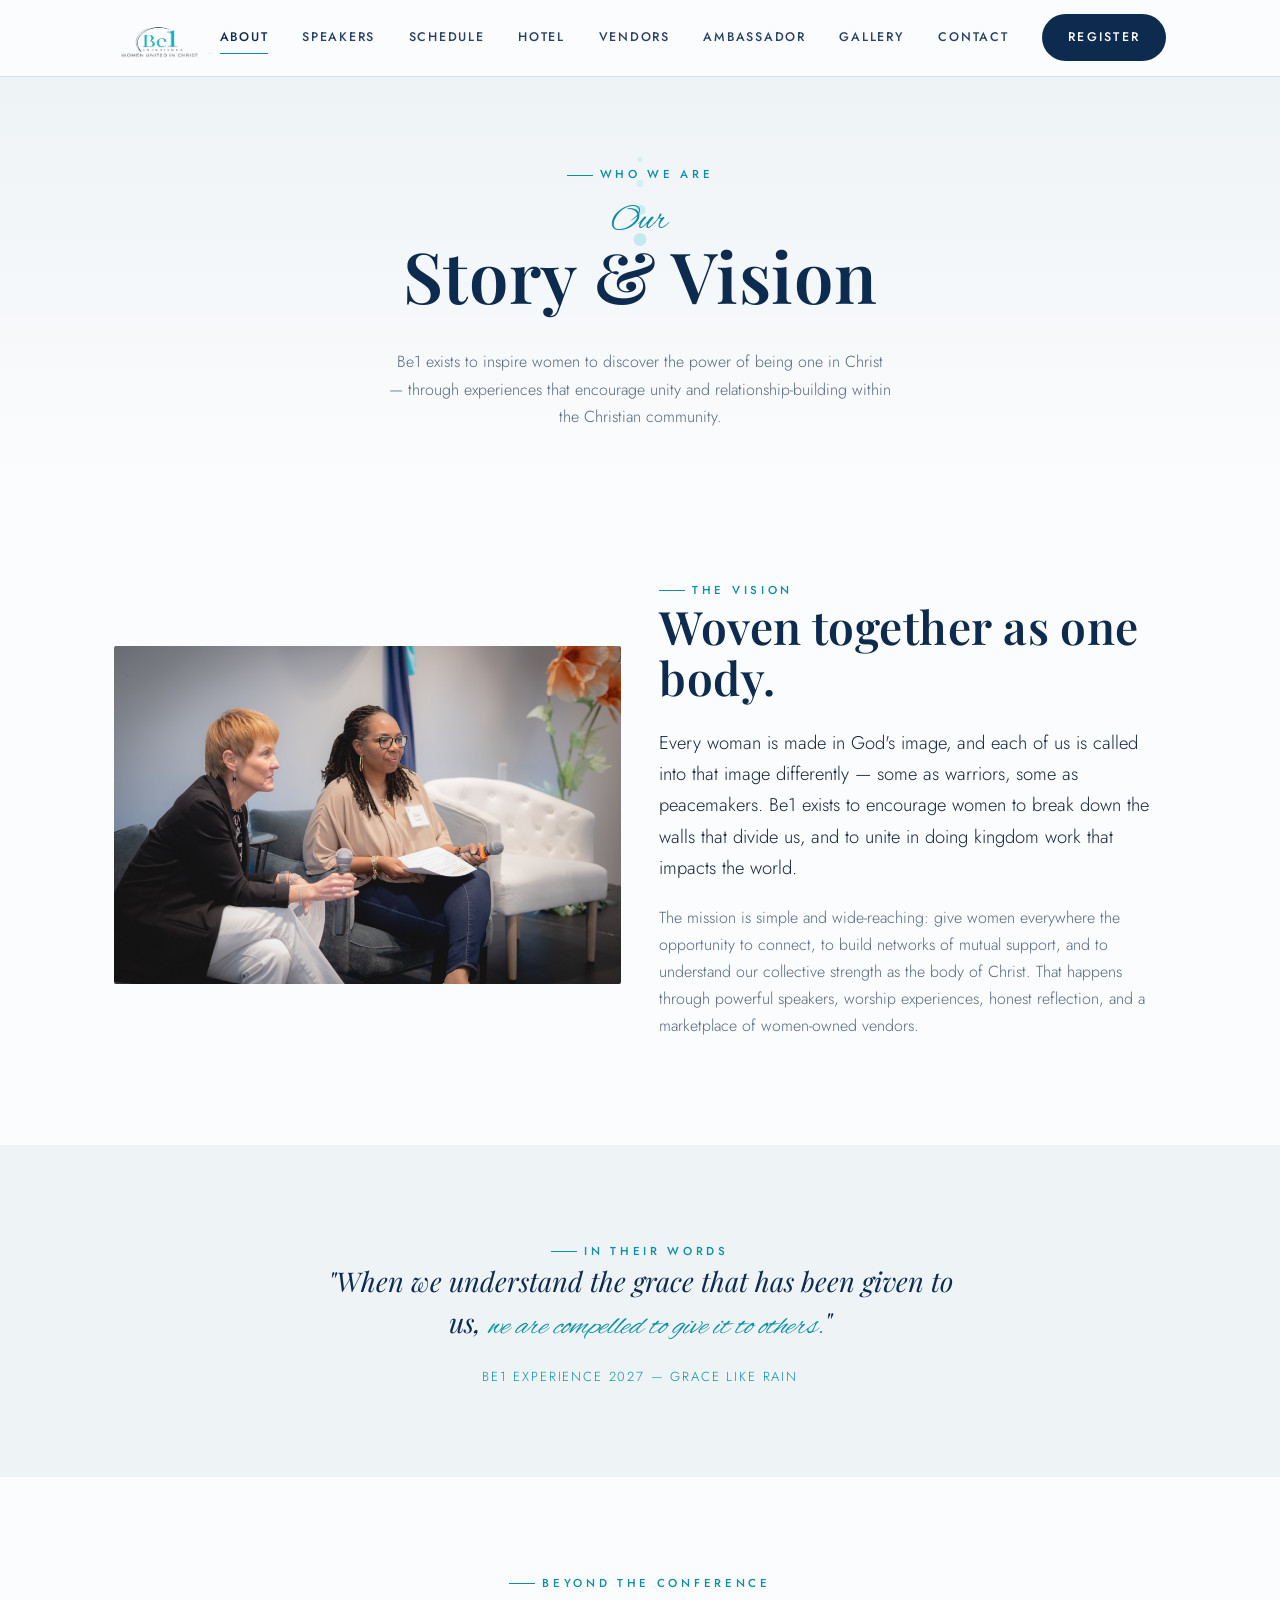
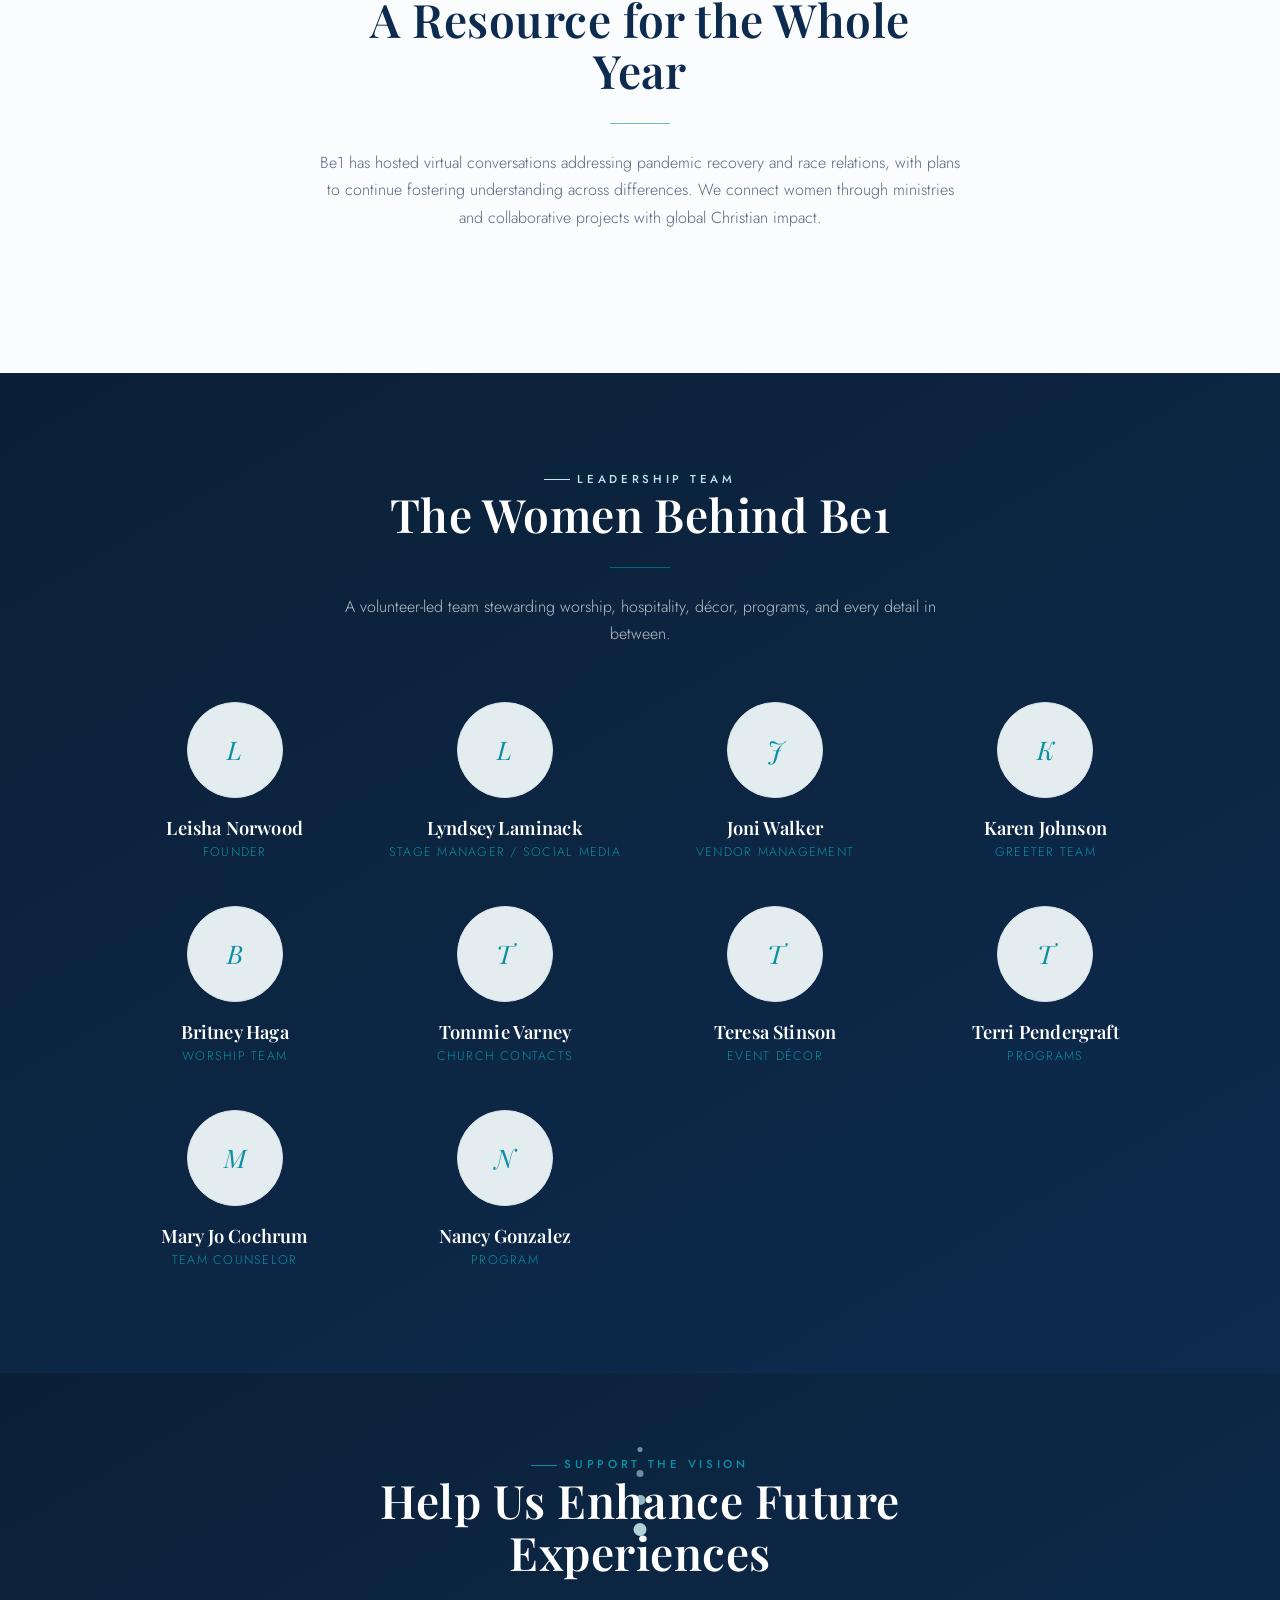
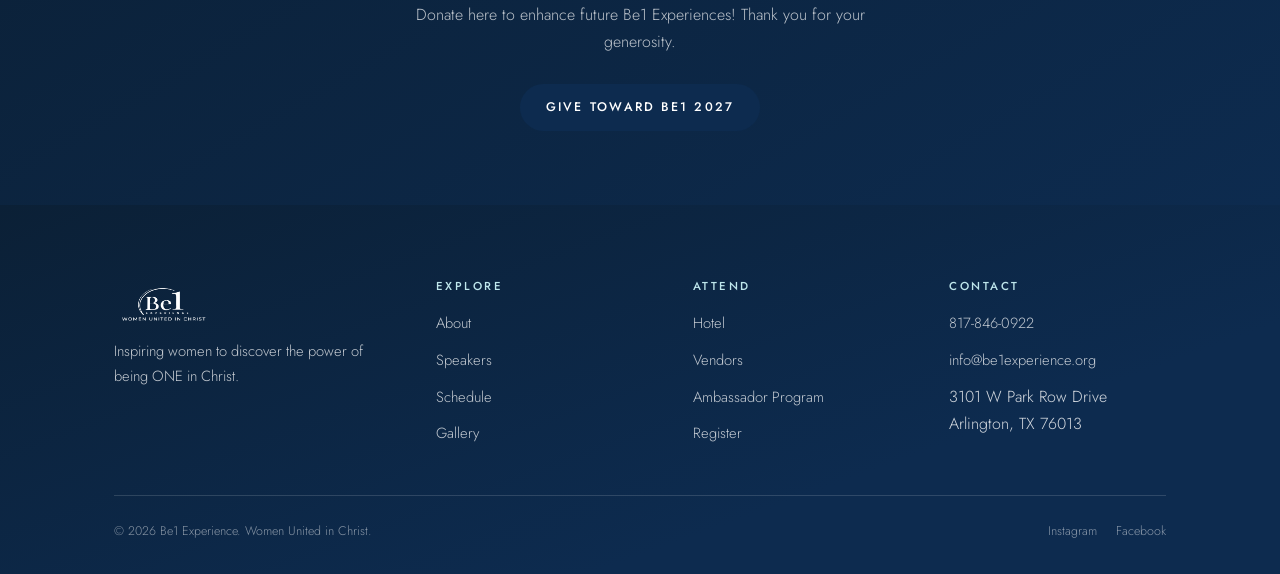
==== about.html @ f50202e0 "Initial commit: Be1 website" ====
<!doctype html>
<html lang="en">
<head>
<meta charset="UTF-8">
<meta name="viewport" content="width=device-width, initial-scale=1">
<title>About — Be1 Experience</title>
<meta name="description" content="Be1 exists to inspire women to discover the power of being one in Christ. Meet the leadership team behind Be1 Experience 2027.">
<link rel="icon" href="assets/images/logo.png">
<link rel="stylesheet" href="css/style.css">
</head>
<body>

<header class="site-header">
  <div class="container">
    <a href="index.html" class="brand" aria-label="Be1 Experience home">
      <img src="assets/images/logo.png" alt="Be1 Experience — Women United in Christ">
    </a>
    <nav class="nav">
      <a href="about.html">About</a>
      <a href="speakers.html">Speakers</a>
      <a href="schedule.html">Schedule</a>
      <a href="hotel.html">Hotel</a>
      <a href="vendors.html">Vendors</a>
      <a href="ambassador.html">Ambassador</a>
      <a href="gallery.html">Gallery</a>
      <a href="contact.html">Contact</a>
      <a href="register.html" class="btn btn-primary">Register</a>
    </nav>
    <button class="nav-toggle" aria-label="Toggle menu" aria-expanded="false"><span></span><span></span><span></span></button>
  </div>
</header>

<main>

  <section class="page-hero">
    <div class="droplets"><span></span><span></span><span></span><span></span></div>
    <div class="container">
      <span class="eyebrow">Who We Are</span>
      <h1><span class="script" style="font-size:0.5em;">Our</span> Story &amp; Vision</h1>
      <p>Be1 exists to inspire women to discover the power of being one in Christ &mdash; through experiences that encourage unity and relationship-building within the Christian community.</p>
    </div>
  </section>

  <section>
    <div class="container">
      <div class="grid-2" style="align-items:center;">
        <div class="reveal">
          <img src="assets/images/gathering-05.jpg" alt="Leadership sharing during a panel conversation at Be1 Experience" style="border-radius:2px;">
        </div>
        <div class="reveal">
          <span class="eyebrow">The Vision</span>
          <h2>Woven together as one body.</h2>
          <p class="lede">Every woman is made in God's image, and each of us is called into that image differently &mdash; some as warriors, some as peacemakers. Be1 exists to encourage women to break down the walls that divide us, and to unite in doing kingdom work that impacts the world.</p>
          <p>The mission is simple and wide-reaching: give women everywhere the opportunity to connect, to build networks of mutual support, and to understand our collective strength as the body of Christ. That happens through powerful speakers, worship experiences, honest reflection, and a marketplace of women-owned vendors.</p>
        </div>
      </div>
    </div>
  </section>

  <section class="section-alt">
    <div class="container-narrow">
      <div class="quote-block reveal">
        <span class="eyebrow" style="justify-content:center;">In Their Words</span>
        <blockquote>"When we understand the grace that has been given to us, <span class="script" style="font-size:1.1em;display:inline;">we are compelled to give it to others.</span>"</blockquote>
        <cite>Be1 Experience 2027 &mdash; Grace Like Rain</cite>
      </div>
    </div>
  </section>

  <section>
    <div class="container">
      <div class="section-head reveal">
        <span class="eyebrow">Beyond the Conference</span>
        <h2>A Resource for the Whole Year</h2>
        <div class="divider"></div>
        <p>Be1 has hosted virtual conversations addressing pandemic recovery and race relations, with plans to continue fostering understanding across differences. We connect women through ministries and collaborative projects with global Christian impact.</p>
      </div>
    </div>
  </section>

  <section class="section-navy">
    <div class="container">
      <div class="section-head reveal">
        <span class="eyebrow">Leadership Team</span>
        <h2>The Women Behind Be1</h2>
        <div class="divider"></div>
        <p>A volunteer-led team stewarding worship, hospitality, décor, programs, and every detail in between.</p>
      </div>
      <div class="grid-4">
        <div class="team-card reveal"><div class="avatar">L</div><h3>Leisha Norwood</h3><p class="role">Founder</p></div>
        <div class="team-card reveal"><div class="avatar">L</div><h3>Lyndsey Laminack</h3><p class="role">Stage Manager / Social Media</p></div>
        <div class="team-card reveal"><div class="avatar">J</div><h3>Joni Walker</h3><p class="role">Vendor Management</p></div>
        <div class="team-card reveal"><div class="avatar">K</div><h3>Karen Johnson</h3><p class="role">Greeter Team</p></div>
        <div class="team-card reveal"><div class="avatar">B</div><h3>Britney Haga</h3><p class="role">Worship Team</p></div>
        <div class="team-card reveal"><div class="avatar">T</div><h3>Tommie Varney</h3><p class="role">Church Contacts</p></div>
        <div class="team-card reveal"><div class="avatar">T</div><h3>Teresa Stinson</h3><p class="role">Event D&eacute;cor</p></div>
        <div class="team-card reveal"><div class="avatar">T</div><h3>Terri Pendergraft</h3><p class="role">Programs</p></div>
        <div class="team-card reveal"><div class="avatar">M</div><h3>Mary Jo Cochrum</h3><p class="role">Team Counselor</p></div>
        <div class="team-card reveal"><div class="avatar">N</div><h3>Nancy Gonzalez</h3><p class="role">Program</p></div>
      </div>
    </div>
  </section>

  <section class="cta-banner">
    <div class="droplets"><span></span><span></span><span></span><span></span></div>
    <div class="container-narrow" style="position:relative;z-index:1;">
      <span class="eyebrow" style="justify-content:center;">Support the Vision</span>
      <h2>Help Us Enhance Future Experiences</h2>
      <p>Donate here to enhance future Be1 Experiences! Thank you for your generosity.</p>
      <a href="contact.html" class="btn btn-primary">Give Toward Be1 2027</a>
    </div>
  </section>

</main>

<footer class="site-footer">
  <div class="container">
    <div class="footer-grid">
      <div class="footer-brand">
        <img src="assets/images/logo.png" alt="Be1 Experience">
        <p>Inspiring women to discover the power of being ONE in Christ.</p>
      </div>
      <div>
        <h4>Explore</h4>
        <ul>
          <li><a href="about.html">About</a></li>
          <li><a href="speakers.html">Speakers</a></li>
          <li><a href="schedule.html">Schedule</a></li>
          <li><a href="gallery.html">Gallery</a></li>
        </ul>
      </div>
      <div>
        <h4>Attend</h4>
        <ul>
          <li><a href="hotel.html">Hotel</a></li>
          <li><a href="vendors.html">Vendors</a></li>
          <li><a href="ambassador.html">Ambassador Program</a></li>
          <li><a href="register.html">Register</a></li>
        </ul>
      </div>
      <div>
        <h4>Contact</h4>
        <ul>
          <li><a href="tel:8178460922">817-846-0922</a></li>
          <li><a href="mailto:info@be1experience.org">info@be1experience.org</a></li>
          <li>3101 W Park Row Drive<br>Arlington, TX 76013</li>
        </ul>
      </div>
    </div>
    <div class="footer-bottom">
      <span>&copy; 2026 Be1 Experience. Women United in Christ.</span>
      <div class="footer-social">
        <a href="https://instagram.com/be1_experience" target="_blank" rel="noopener">Instagram</a>
        <a href="https://facebook.com/be1experience" target="_blank" rel="noopener">Facebook</a>
      </div>
    </div>
  </div>
</footer>
<script src="js/main.js"></script>
</body>
</html>
---- css/style.css ----
/* ============================================================
   Be1 Experience — Design System
   Palette sampled from the Be1 logo (teal) and the "Grace Like
   Rain" 2027 poster (deep navy, mist blue). Typography pairs a
   brush script (poster's "Grace") with a high-contrast serif
   ("RAIN") and a light geometric sans for nav/body copy.
   ============================================================ */

@import url('https://fonts.googleapis.com/css2?family=Alex+Brush&family=Playfair+Display:ital,wght@0,500;0,600;0,700;1,500;1,600&family=Jost:wght@300;400;500;600&display=swap');

:root {
  /* Color tokens */
  --navy-deep:   #0B2036;
  --navy:        #0D2B4F;
  --navy-soft:   #274266;
  --teal:        #0DACC2;
  --teal-deep:   #0A8FA3;
  --teal-mist:   #BFE7EC;
  --mist:        #EEF3F6;
  --mist-alt:    #E3ECEF;
  --paper:       #FBFCFD;
  --ink:         #14243B;
  --ink-soft:    #55677D;
  --line:        #D8E2E8;
  --white:       #FFFFFF;

  /* Type */
  --font-script: 'Alex Brush', cursive;
  --font-serif:  'Playfair Display', serif;
  --font-sans:   'Jost', sans-serif;

  /* Rhythm */
  --edge: clamp(1.5rem, 5vw, 5rem);
  --radius: 2px;
}

*, *::before, *::after { box-sizing: border-box; }
html { scroll-behavior: smooth; }

html, body { max-width: 100%; overflow-x: hidden; }

body {
  margin: 0;
  background: var(--paper);
  color: var(--ink);
  font-family: var(--font-sans);
  font-weight: 300;
  font-size: 16px;
  line-height: 1.7;
  -webkit-font-smoothing: antialiased;
}

p, .hero-sub, .hero-meta span, h1, h2, h3 { overflow-wrap: break-word; }

img { max-width: 100%; display: block; }
a { color: inherit; text-decoration: none; }

h1, h2, h3, h4 {
  font-family: var(--font-serif);
  font-weight: 600;
  color: var(--navy);
  margin: 0 0 0.5em;
  letter-spacing: 0.01em;
}

h1 { font-size: clamp(2.6rem, 5.5vw, 4.4rem); line-height: 1.05; }
h2 { font-size: clamp(2rem, 3.6vw, 3rem); line-height: 1.12; }
h3 { font-size: clamp(1.35rem, 2vw, 1.7rem); line-height: 1.3; }

p { margin: 0 0 1.1em; color: var(--ink-soft); }
p.lede { font-size: 1.15rem; color: var(--ink); }

.script {
  font-family: var(--font-script);
  color: var(--teal-deep);
  font-weight: 400;
  line-height: 1;
  display: block;
}

.eyebrow {
  font-family: var(--font-sans);
  font-size: 0.72rem;
  letter-spacing: 0.32em;
  text-transform: uppercase;
  color: var(--teal-deep);
  font-weight: 500;
  display: inline-flex;
  align-items: center;
  gap: 0.6em;
}
.eyebrow::before {
  content: '';
  width: 26px;
  height: 1px;
  background: var(--teal-deep);
  display: inline-block;
}

.container {
  max-width: 1180px;
  margin: 0 auto;
  padding-left: var(--edge);
  padding-right: var(--edge);
}

.container-narrow {
  max-width: 760px;
  margin: 0 auto;
  padding-left: var(--edge);
  padding-right: var(--edge);
}

/* ---------- Buttons ---------- */
.btn {
  display: inline-flex;
  align-items: center;
  gap: 0.5em;
  font-family: var(--font-sans);
  font-size: 0.78rem;
  letter-spacing: 0.18em;
  text-transform: uppercase;
  font-weight: 500;
  padding: 0.95em 2em;
  border-radius: 999px;
  border: 1px solid transparent;
  cursor: pointer;
  transition: background 0.25s ease, color 0.25s ease, border-color 0.25s ease, transform 0.25s ease;
}
.btn-primary {
  background: var(--navy);
  color: var(--white);
}
.btn-primary:hover { background: var(--teal-deep); transform: translateY(-1px); }

.btn-outline {
  background: transparent;
  color: var(--navy);
  border-color: var(--navy-soft);
}
.btn-outline:hover { border-color: var(--teal-deep); color: var(--teal-deep); }

.btn-ghost-light {
  background: transparent;
  color: var(--white);
  border-color: rgba(255,255,255,0.5);
}
.btn-ghost-light:hover { border-color: var(--teal-mist); color: var(--teal-mist); }

/* ---------- Header / Nav ---------- */
.site-header {
  position: sticky;
  top: 0;
  z-index: 100;
  background: var(--paper);
  border-bottom: 1px solid var(--line);
}
.site-header .container {
  display: flex;
  align-items: center;
  justify-content: space-between;
  padding-top: 0.9rem;
  padding-bottom: 0.9rem;
}
.brand {
  display: flex;
  align-items: center;
  gap: 0.6rem;
}
.brand img { height: 42px; width: auto; }

.nav {
  display: flex;
  align-items: center;
  gap: 2.1rem;
}
.nav a:not(.btn) {
  font-size: 0.78rem;
  letter-spacing: 0.14em;
  text-transform: uppercase;
  color: var(--navy-soft);
  font-weight: 500;
  position: relative;
  padding: 0.3em 0;
}
.nav a:not(.btn)::after {
  content: '';
  position: absolute;
  left: 0; right: 100%;
  bottom: -2px;
  height: 1px;
  background: var(--teal-deep);
  transition: right 0.25s ease;
}
.nav a:not(.btn):hover::after,
.nav a.active::after { right: 0; }
.nav a.active { color: var(--navy); }

.nav-toggle {
  display: none;
  flex-direction: column;
  gap: 5px;
  background: none;
  border: none;
  cursor: pointer;
  padding: 0.4rem;
}
.nav-toggle span { width: 24px; height: 1.5px; background: var(--navy); }

/* ---------- Footer ---------- */
.site-footer {
  background: linear-gradient(160deg, var(--navy-deep), var(--navy) 70%);
  color: rgba(255,255,255,0.82);
  padding: 4.5rem 0 2rem;
  position: relative;
  overflow: hidden;
}
.footer-grid {
  display: grid;
  grid-template-columns: 1.3fr 1fr 1fr 1fr;
  gap: 2.5rem;
  padding-bottom: 3rem;
  border-bottom: 1px solid rgba(255,255,255,0.14);
}
.footer-grid h4 {
  color: var(--teal-mist);
  font-family: var(--font-sans);
  font-size: 0.72rem;
  letter-spacing: 0.22em;
  text-transform: uppercase;
  font-weight: 500;
  margin-bottom: 1.1em;
}
.footer-grid p, .footer-grid a { color: rgba(255,255,255,0.75); font-size: 0.92rem; }
.footer-grid ul { list-style: none; margin: 0; padding: 0; display: flex; flex-direction: column; gap: 0.6em; }
.footer-grid a:hover { color: var(--teal-mist); }
.footer-brand img { height: 46px; margin-bottom: 1rem; filter: brightness(0) invert(1); }
.footer-brand p { max-width: 30ch; }
.footer-bottom {
  display: flex;
  justify-content: space-between;
  align-items: center;
  padding-top: 1.6rem;
  font-size: 0.78rem;
  color: rgba(255,255,255,0.5);
  flex-wrap: wrap;
  gap: 1rem;
}
.footer-social { display: flex; gap: 1.2rem; }

/* ---------- Droplet motif (signature element) ---------- */
.droplets {
  position: absolute;
  left: 50%;
  transform: translateX(-50%);
  display: flex;
  flex-direction: column;
  align-items: center;
  gap: 0;
  pointer-events: none;
  z-index: 0;
}
.droplets span {
  width: 8px; height: 8px;
  border-radius: 50%;
  background: var(--teal-mist);
  opacity: 0.55;
  margin-bottom: 18px;
  animation: drip 3.2s ease-in-out infinite;
}
.droplets span:nth-child(1){ width:5px; height:5px; animation-delay: 0s; }
.droplets span:nth-child(2){ width:7px; height:7px; animation-delay: 0.4s; }
.droplets span:nth-child(3){ width:10px; height:10px; opacity:0.75; animation-delay: 0.8s; }
.droplets span:nth-child(4){ width:13px; height:13px; opacity:0.9; animation-delay: 1.2s; }

@keyframes drip {
  0%, 100% { transform: translateY(0); opacity: 0.3; }
  50% { transform: translateY(6px); opacity: 0.85; }
}

.ripple {
  position: absolute;
  border: 1px solid var(--teal-mist);
  border-radius: 50%;
  opacity: 0.5;
}

/* ---------- Hero ---------- */
.hero {
  position: relative;
  background: linear-gradient(180deg, var(--mist) 0%, var(--paper) 78%);
  padding: 6.5rem 0 5rem;
  text-align: center;
  overflow: hidden;
}
.hero .droplets { top: -10px; }
.hero-eyebrow-wrap { display: flex; justify-content: center; margin-bottom: 2.4rem; position: relative; z-index: 1; }
.hero h1 { position: relative; z-index: 1; }
.hero .script { font-size: clamp(3.6rem, 9vw, 6.5rem); margin-bottom: -0.12em; }
.hero-sub { max-width: min(46ch, 100%); width: 100%; margin: 1.6rem auto 0; font-size: 1.08rem; position: relative; z-index: 1; }
.hero-actions { display: flex; justify-content: center; gap: 1rem; margin-top: 2.4rem; flex-wrap: wrap; position: relative; z-index: 1; }
.hero-meta {
  margin-top: 3.2rem;
  display: flex;
  justify-content: center;
  gap: 2.4rem;
  flex-wrap: wrap;
  font-size: 0.82rem;
  letter-spacing: 0.08em;
  text-transform: uppercase;
  color: var(--navy-soft);
  position: relative;
  z-index: 1;
  max-width: 100%;
}
.hero-meta span { min-width: 0; max-width: 100%; }
.hero-meta strong { color: var(--navy); }

/* Page (non-home) hero, shorter */
.page-hero {
  position: relative;
  background: linear-gradient(180deg, var(--mist) 0%, var(--paper) 100%);
  padding: 5rem 0 3.4rem;
  text-align: center;
  overflow: hidden;
}
.page-hero h1 { position: relative; z-index: 1; }
.page-hero .eyebrow { position: relative; z-index: 1; margin-bottom: 1.2rem; }
.page-hero p { position: relative; z-index: 1; max-width: 56ch; margin: 1rem auto 0; }

/* ---------- Section rhythm ---------- */
section { padding: 5.5rem 0; }
.section-alt { background: var(--mist); }
.section-navy {
  background: linear-gradient(150deg, var(--navy-deep), var(--navy));
  color: rgba(255,255,255,0.86);
}
.section-navy h2, .section-navy h3 { color: var(--white); }
.section-navy p { color: rgba(255,255,255,0.72); }
.section-navy .eyebrow { color: var(--teal-mist); }
.section-navy .eyebrow::before { background: var(--teal-mist); }

.section-head { text-align: center; max-width: 640px; margin: 0 auto 3.4rem; }
.section-head.left { text-align: left; margin-left: 0; }

.divider {
  width: 60px;
  height: 1px;
  background: var(--teal-deep);
  margin: 1.6rem auto;
  opacity: 0.6;
}
.section-head.left .divider { margin-left: 0; }

/* ---------- Cards / grids ---------- */
.grid-3 { display: grid; grid-template-columns: repeat(3, 1fr); gap: 2.2rem; }
.grid-2 { display: grid; grid-template-columns: repeat(2, 1fr); gap: 2.4rem; }
.grid-4 { display: grid; grid-template-columns: repeat(4, 1fr); gap: 1.8rem; }

.card {
  background: var(--white);
  border: 1px solid var(--line);
  padding: 2.4rem 2rem;
  border-radius: var(--radius);
  position: relative;
}
.card::before {
  content: '';
  display: block;
  width: 30px;
  height: 2px;
  background: var(--teal-deep);
  margin-bottom: 1.3rem;
}

.team-card { text-align: center; }
.team-card .avatar {
  width: 96px; height: 96px;
  border-radius: 50%;
  background: var(--mist-alt);
  border: 1px solid var(--line);
  margin: 0 auto 1.1rem;
  display: flex;
  align-items: center;
  justify-content: center;
  font-family: var(--font-serif);
  font-style: italic;
  font-size: 1.6rem;
  color: var(--teal-deep);
}
.team-card h3 { margin-bottom: 0.15em; font-size: 1.15rem; }
.team-card .role { font-size: 0.78rem; letter-spacing: 0.1em; text-transform: uppercase; color: var(--teal-deep); }

/* ---------- Timeline / schedule ---------- */
.day-block { margin-bottom: 3.6rem; }
.day-block:last-child { margin-bottom: 0; }
.day-label {
  display: flex; align-items: baseline; gap: 1rem; margin-bottom: 1.8rem;
}
.day-label .script { font-size: 2.6rem; }
.day-label span.date { color: var(--ink-soft); font-size: 0.85rem; letter-spacing: 0.1em; text-transform: uppercase; }

.timeline { border-left: 1px solid var(--line); padding-left: 2.2rem; display: flex; flex-direction: column; gap: 1.9rem; }
.timeline-item { position: relative; }
.timeline-item::before {
  content: '';
  position: absolute;
  left: -2.51rem;
  top: 0.35rem;
  width: 9px; height: 9px;
  border-radius: 50%;
  background: var(--teal);
  box-shadow: 0 0 0 4px var(--paper);
}
.timeline-item time {
  display: block;
  font-size: 0.78rem;
  letter-spacing: 0.12em;
  text-transform: uppercase;
  color: var(--teal-deep);
  margin-bottom: 0.3em;
}
.timeline-item h3 { margin-bottom: 0.2em; font-size: 1.2rem; }

/* ---------- Quote block ---------- */
.quote-block {
  max-width: 760px;
  margin: 0 auto;
  text-align: center;
}
.quote-block blockquote {
  font-family: var(--font-serif);
  font-style: italic;
  font-size: clamp(1.3rem, 2.4vw, 1.7rem);
  color: var(--navy);
  margin: 0 0 1.2rem;
  line-height: 1.5;
}
.quote-block cite { font-size: 0.82rem; letter-spacing: 0.14em; text-transform: uppercase; color: var(--teal-deep); font-style: normal; }

/* ---------- Info / detail rows (hotel, contact) ---------- */
.info-row {
  display: flex;
  gap: 1.4rem;
  padding: 1.6rem 0;
  border-bottom: 1px solid var(--line);
}
.info-row:first-child { padding-top: 0; }
.info-row .icon {
  width: 42px; height: 42px;
  border-radius: 50%;
  border: 1px solid var(--teal-deep);
  color: var(--teal-deep);
  display: flex; align-items: center; justify-content: center;
  flex-shrink: 0;
  font-family: var(--font-serif);
  font-style: italic;
}
.info-row h4 { margin: 0 0 0.25em; font-family: var(--font-sans); font-weight: 500; color: var(--navy); font-size: 0.95rem; letter-spacing: 0.04em; text-transform: uppercase; }
.info-row p { margin: 0; }

/* ---------- Form ---------- */
.form-panel {
  background: var(--white);
  border: 1px solid var(--line);
  padding: 2.8rem;
}
.field { margin-bottom: 1.4rem; display: flex; flex-direction: column; gap: 0.5rem; }
.field label { font-size: 0.74rem; letter-spacing: 0.14em; text-transform: uppercase; color: var(--navy-soft); }
.field input, .field textarea, .field select {
  border: none;
  border-bottom: 1px solid var(--line);
  background: transparent;
  padding: 0.7em 0.1em;
  font-family: var(--font-sans);
  font-size: 1rem;
  color: var(--ink);
  outline: none;
  transition: border-color 0.2s ease;
}
.field input:focus, .field textarea:focus, .field select:focus { border-color: var(--teal-deep); }
.field-row { display: grid; grid-template-columns: 1fr 1fr; gap: 1.4rem; }

/* ---------- Gallery ---------- */
.gallery-grid {
  display: grid;
  grid-template-columns: repeat(3, 1fr);
  gap: 1rem;
  grid-auto-rows: 260px;
}
.gallery-grid img { width: 100%; height: 100%; object-fit: cover; }
.gallery-grid .tall { grid-row: span 2; }
.gallery-grid figure { margin: 0; overflow: hidden; position: relative; }
.gallery-grid figure img { transition: transform 0.6s ease; }
.gallery-grid figure:hover img { transform: scale(1.05); }

.brochure-list { display: flex; flex-direction: column; }
.brochure-row {
  display: flex; align-items: center; justify-content: space-between;
  padding: 1.3rem 0; border-bottom: 1px solid var(--line);
  font-size: 0.95rem;
}
.brochure-row .tag { font-size: 0.7rem; letter-spacing: 0.12em; text-transform: uppercase; color: var(--teal-deep); }

/* ---------- Price / register ---------- */
.price-panel {
  background: var(--navy);
  color: var(--white);
  padding: 3.4rem;
  text-align: center;
  position: relative;
  overflow: hidden;
}
.price-panel .amount { font-family: var(--font-serif); font-size: 4rem; color: var(--white); margin: 0.2rem 0; }
.price-panel .amount sup { font-size: 1.6rem; vertical-align: super; color: var(--teal-mist); }
.price-panel p { color: rgba(255,255,255,0.75); }

/* ---------- CTA banner ---------- */
.cta-banner {
  position: relative;
  padding: 4.6rem 0;
  text-align: center;
  background: linear-gradient(150deg, var(--navy-deep), var(--navy));
  color: var(--white);
  overflow: hidden;
}
.cta-banner h2 { color: var(--white); }
.cta-banner p { color: rgba(255,255,255,0.72); max-width: 50ch; margin: 0 auto 1.8rem; }

/* ---------- Reveal animation ---------- */
.reveal { opacity: 0; transform: translateY(18px); transition: opacity 0.7s ease, transform 0.7s ease; }
.reveal.in { opacity: 1; transform: translateY(0); }

@media (prefers-reduced-motion: reduce) {
  .reveal { opacity: 1; transform: none; transition: none; }
  .droplets span { animation: none; }
}

/* ============================================================
   Responsive
   ============================================================ */
@media (max-width: 1024px) {
  .grid-3 { grid-template-columns: repeat(2, 1fr); }
  .grid-4 { grid-template-columns: repeat(2, 1fr); }
  .footer-grid { grid-template-columns: 1fr 1fr; row-gap: 2.6rem; }
  .gallery-grid { grid-template-columns: repeat(2, 1fr); grid-auto-rows: 220px; }
}

@media (max-width: 820px) {
  .nav { position: fixed; z-index: 200; inset: 68px 0 0 0; background: var(--paper); flex-direction: column; justify-content: flex-start; align-items: flex-start; padding: 2.2rem var(--edge); gap: 1.6rem; transform: translateX(100%); transition: transform 0.35s ease; }
  .nav.open { transform: translateX(0); }
  .nav a:not(.btn) { font-size: 1rem; }
  .nav-toggle { display: flex; }
  .grid-2, .grid-3, .grid-4 { grid-template-columns: 1fr; }
  .field-row { grid-template-columns: 1fr; }
  .footer-grid { grid-template-columns: 1fr; gap: 2.4rem; }
  .footer-bottom { flex-direction: column; align-items: flex-start; }
  .gallery-grid { grid-template-columns: 1fr; grid-auto-rows: 260px; }
  .gallery-grid .tall { grid-row: span 1; }
  .day-label .script { font-size: 2.1rem; }
  section { padding: 3.8rem 0; }
  .hero { padding: 4.2rem 0 3.2rem; }
  .price-panel { padding: 2.4rem 1.6rem; }
}
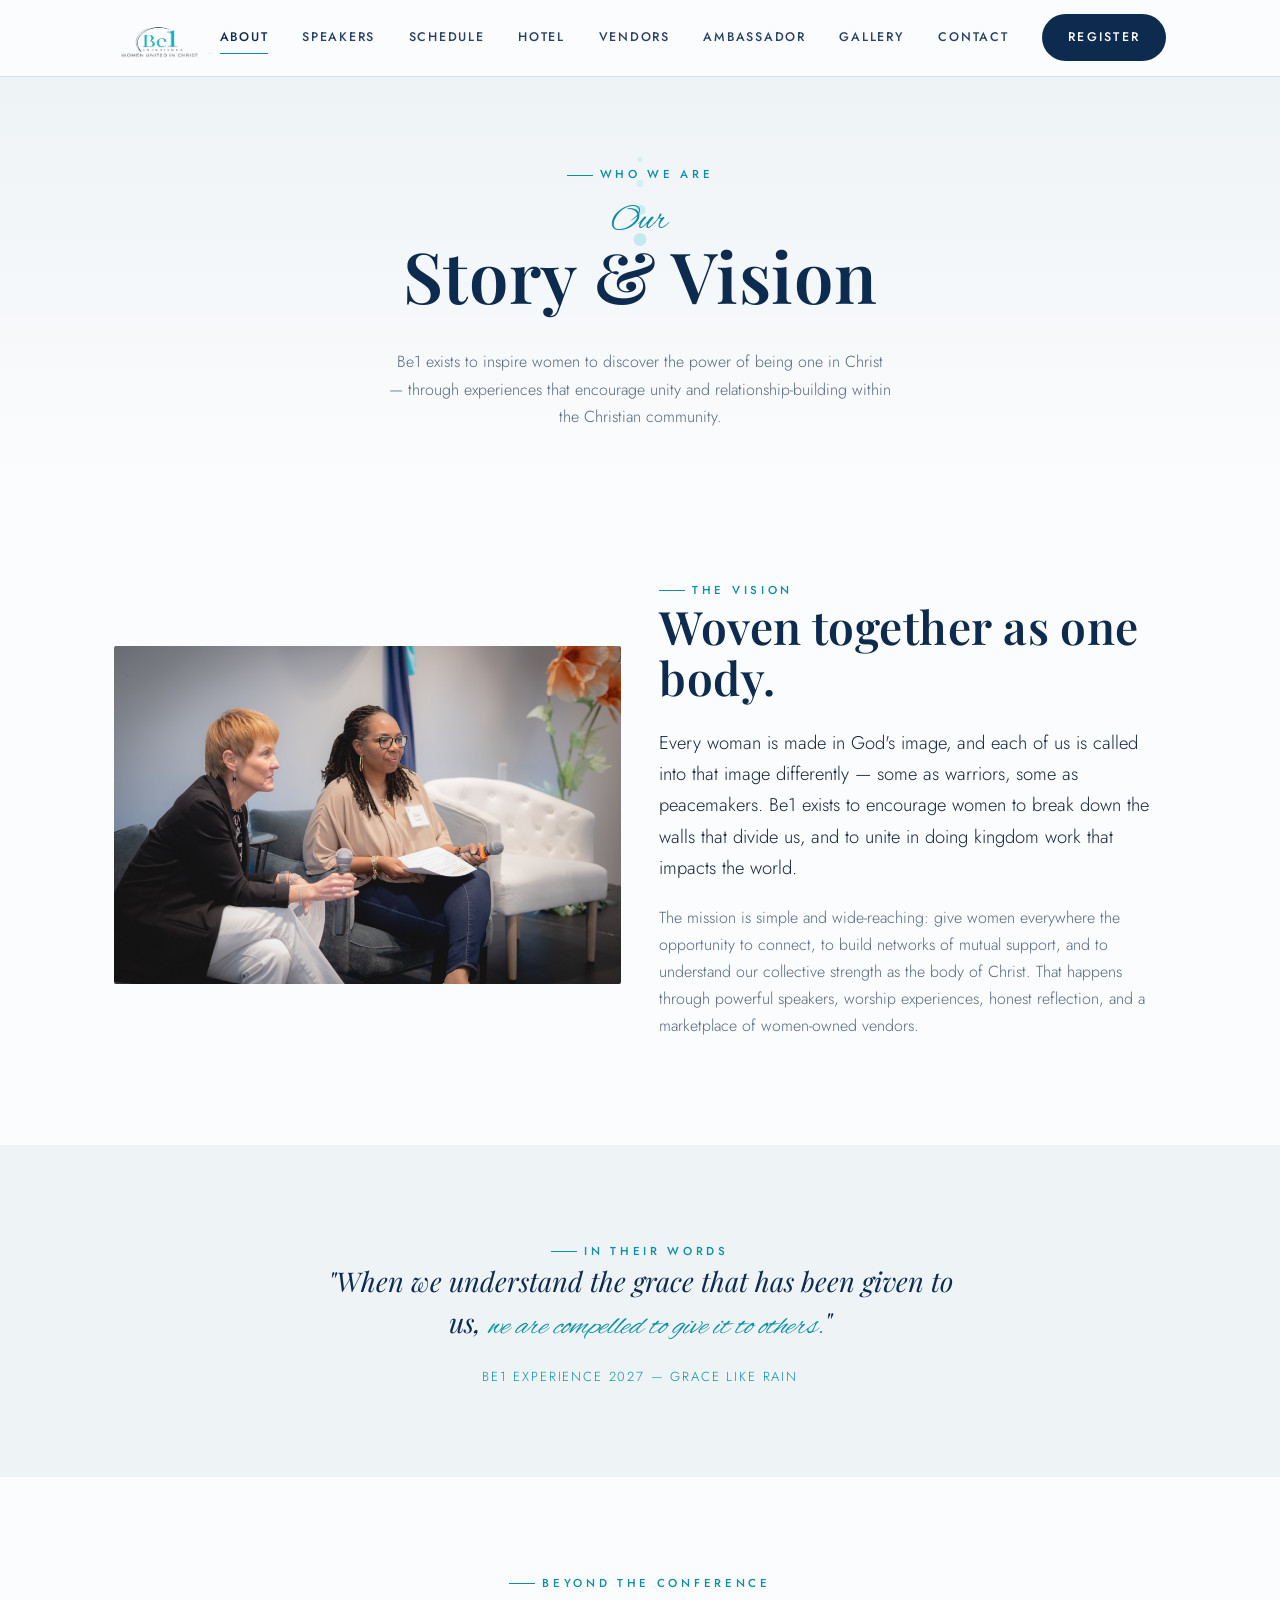
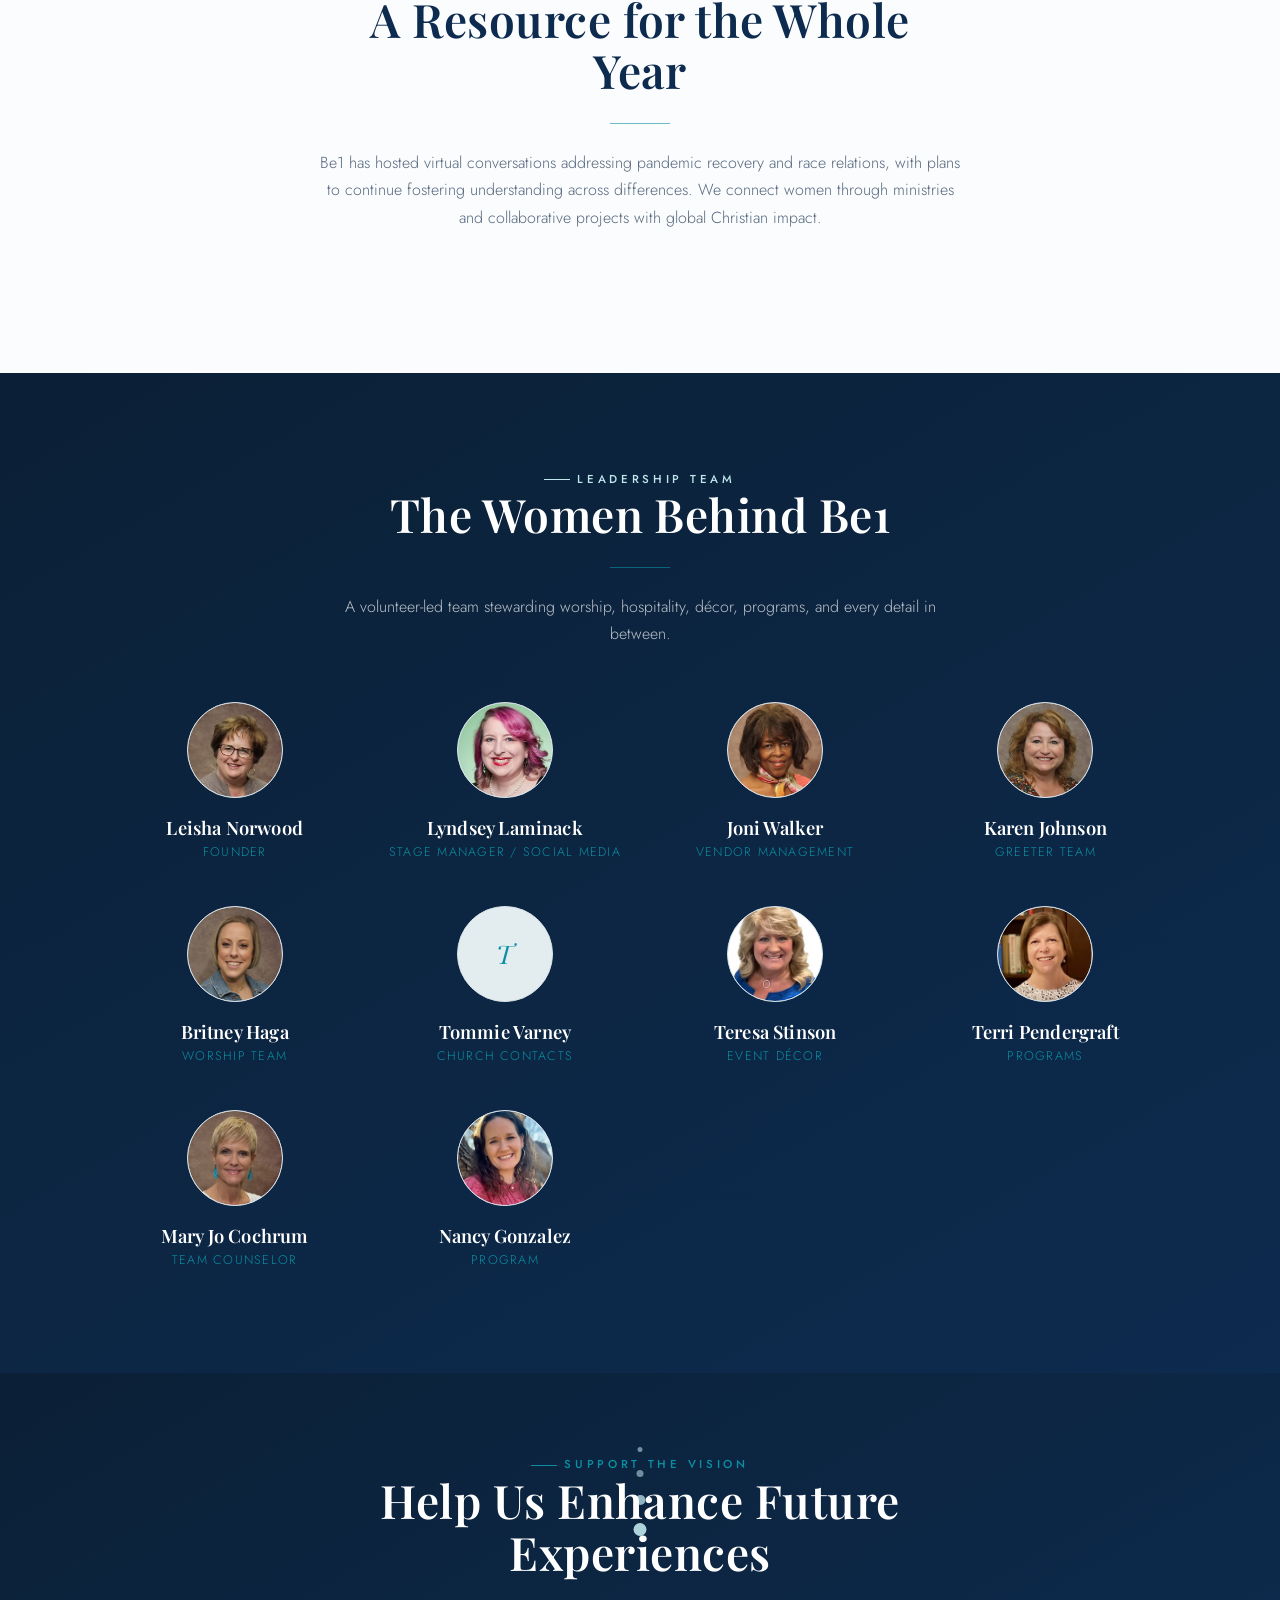
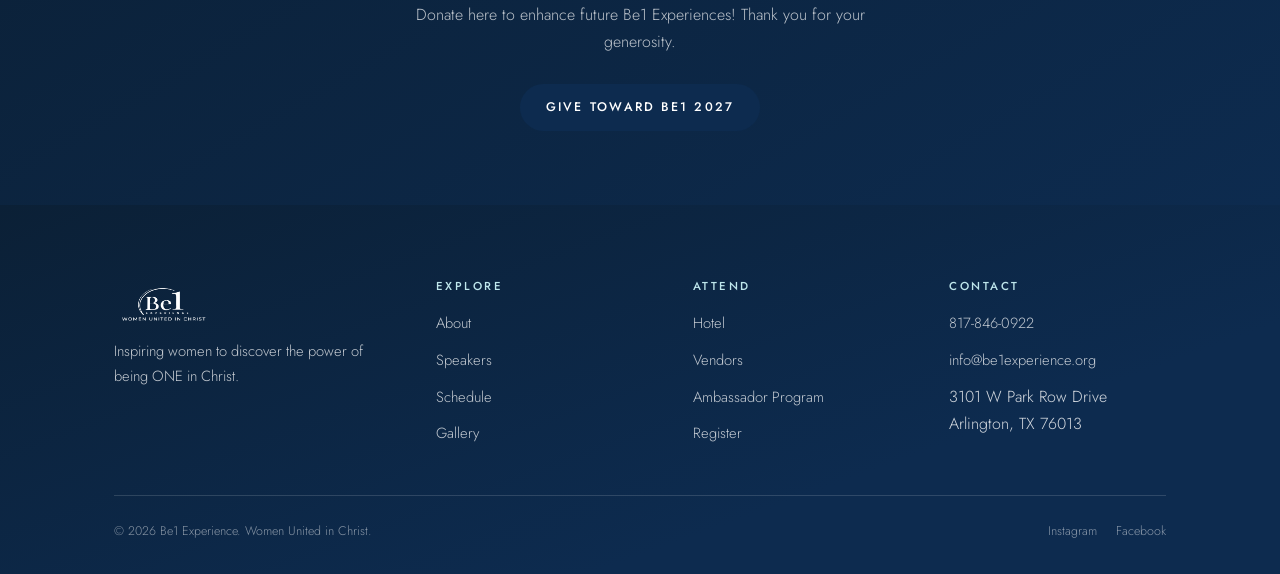
==== commit 6b7d7439: "Add team headshots to Women Behind Be1 section" ====
--- a/about.html
+++ b/about.html
@@ -87,16 +87,16 @@
         <p>A volunteer-led team stewarding worship, hospitality, décor, programs, and every detail in between.</p>
       </div>
       <div class="grid-4">
-        <div class="team-card reveal"><div class="avatar">L</div><h3>Leisha Norwood</h3><p class="role">Founder</p></div>
-        <div class="team-card reveal"><div class="avatar">L</div><h3>Lyndsey Laminack</h3><p class="role">Stage Manager / Social Media</p></div>
-        <div class="team-card reveal"><div class="avatar">J</div><h3>Joni Walker</h3><p class="role">Vendor Management</p></div>
-        <div class="team-card reveal"><div class="avatar">K</div><h3>Karen Johnson</h3><p class="role">Greeter Team</p></div>
-        <div class="team-card reveal"><div class="avatar">B</div><h3>Britney Haga</h3><p class="role">Worship Team</p></div>
+        <div class="team-card reveal"><div class="avatar has-photo"><img src="assets/images/team/leisha-norwood.jpg" alt="Leisha Norwood"></div><h3>Leisha Norwood</h3><p class="role">Founder</p></div>
+        <div class="team-card reveal"><div class="avatar has-photo"><img src="assets/images/team/lyndsey-laminack.jpg" alt="Lyndsey Laminack"></div><h3>Lyndsey Laminack</h3><p class="role">Stage Manager / Social Media</p></div>
+        <div class="team-card reveal"><div class="avatar has-photo"><img src="assets/images/team/joni-walker.jpg" alt="Joni Walker"></div><h3>Joni Walker</h3><p class="role">Vendor Management</p></div>
+        <div class="team-card reveal"><div class="avatar has-photo"><img src="assets/images/team/karen-johnson.jpg" alt="Karen Johnson"></div><h3>Karen Johnson</h3><p class="role">Greeter Team</p></div>
+        <div class="team-card reveal"><div class="avatar has-photo"><img src="assets/images/team/britney-haga.jpg" alt="Britney Haga"></div><h3>Britney Haga</h3><p class="role">Worship Team</p></div>
         <div class="team-card reveal"><div class="avatar">T</div><h3>Tommie Varney</h3><p class="role">Church Contacts</p></div>
-        <div class="team-card reveal"><div class="avatar">T</div><h3>Teresa Stinson</h3><p class="role">Event D&eacute;cor</p></div>
-        <div class="team-card reveal"><div class="avatar">T</div><h3>Terri Pendergraft</h3><p class="role">Programs</p></div>
-        <div class="team-card reveal"><div class="avatar">M</div><h3>Mary Jo Cochrum</h3><p class="role">Team Counselor</p></div>
-        <div class="team-card reveal"><div class="avatar">N</div><h3>Nancy Gonzalez</h3><p class="role">Program</p></div>
+        <div class="team-card reveal"><div class="avatar has-photo"><img src="assets/images/team/teresa-stinson.jpg" alt="Teresa Stinson"></div><h3>Teresa Stinson</h3><p class="role">Event D&eacute;cor</p></div>
+        <div class="team-card reveal"><div class="avatar has-photo"><img src="assets/images/team/terri-pendergraft.jpg" alt="Terri Pendergraft"></div><h3>Terri Pendergraft</h3><p class="role">Programs</p></div>
+        <div class="team-card reveal"><div class="avatar has-photo"><img src="assets/images/team/mary-jo-cochrum.jpg" alt="Mary Jo Cochrum"></div><h3>Mary Jo Cochrum</h3><p class="role">Team Counselor</p></div>
+        <div class="team-card reveal"><div class="avatar has-photo"><img src="assets/images/team/nancy-gonzalez.jpg" alt="Nancy Gonzalez"></div><h3>Nancy Gonzalez</h3><p class="role">Program</p></div>
       </div>
     </div>
   </section>
--- a/css/style.css
+++ b/css/style.css
@@ -288,7 +288,11 @@
 /* ---------- Hero ---------- */
 .hero {
   position: relative;
-  background: linear-gradient(180deg, var(--mist) 0%, var(--paper) 78%);
+  background:
+    linear-gradient(180deg, rgba(247, 250, 251, 0.86) 0%, rgba(255, 255, 255, 0.92) 78%),
+    url('../assets/images/hero-bg.jpg');
+  background-size: cover;
+  background-position: center;
   padding: 6.5rem 0 5rem;
   text-align: center;
   overflow: hidden;
@@ -388,6 +392,8 @@
   font-size: 1.6rem;
   color: var(--teal-deep);
 }
+.team-card .avatar.has-photo { padding: 0; overflow: hidden; }
+.team-card .avatar img { width: 100%; height: 100%; object-fit: cover; border-radius: 50%; }
 .team-card h3 { margin-bottom: 0.15em; font-size: 1.15rem; }
 .team-card .role { font-size: 0.78rem; letter-spacing: 0.1em; text-transform: uppercase; color: var(--teal-deep); }
 
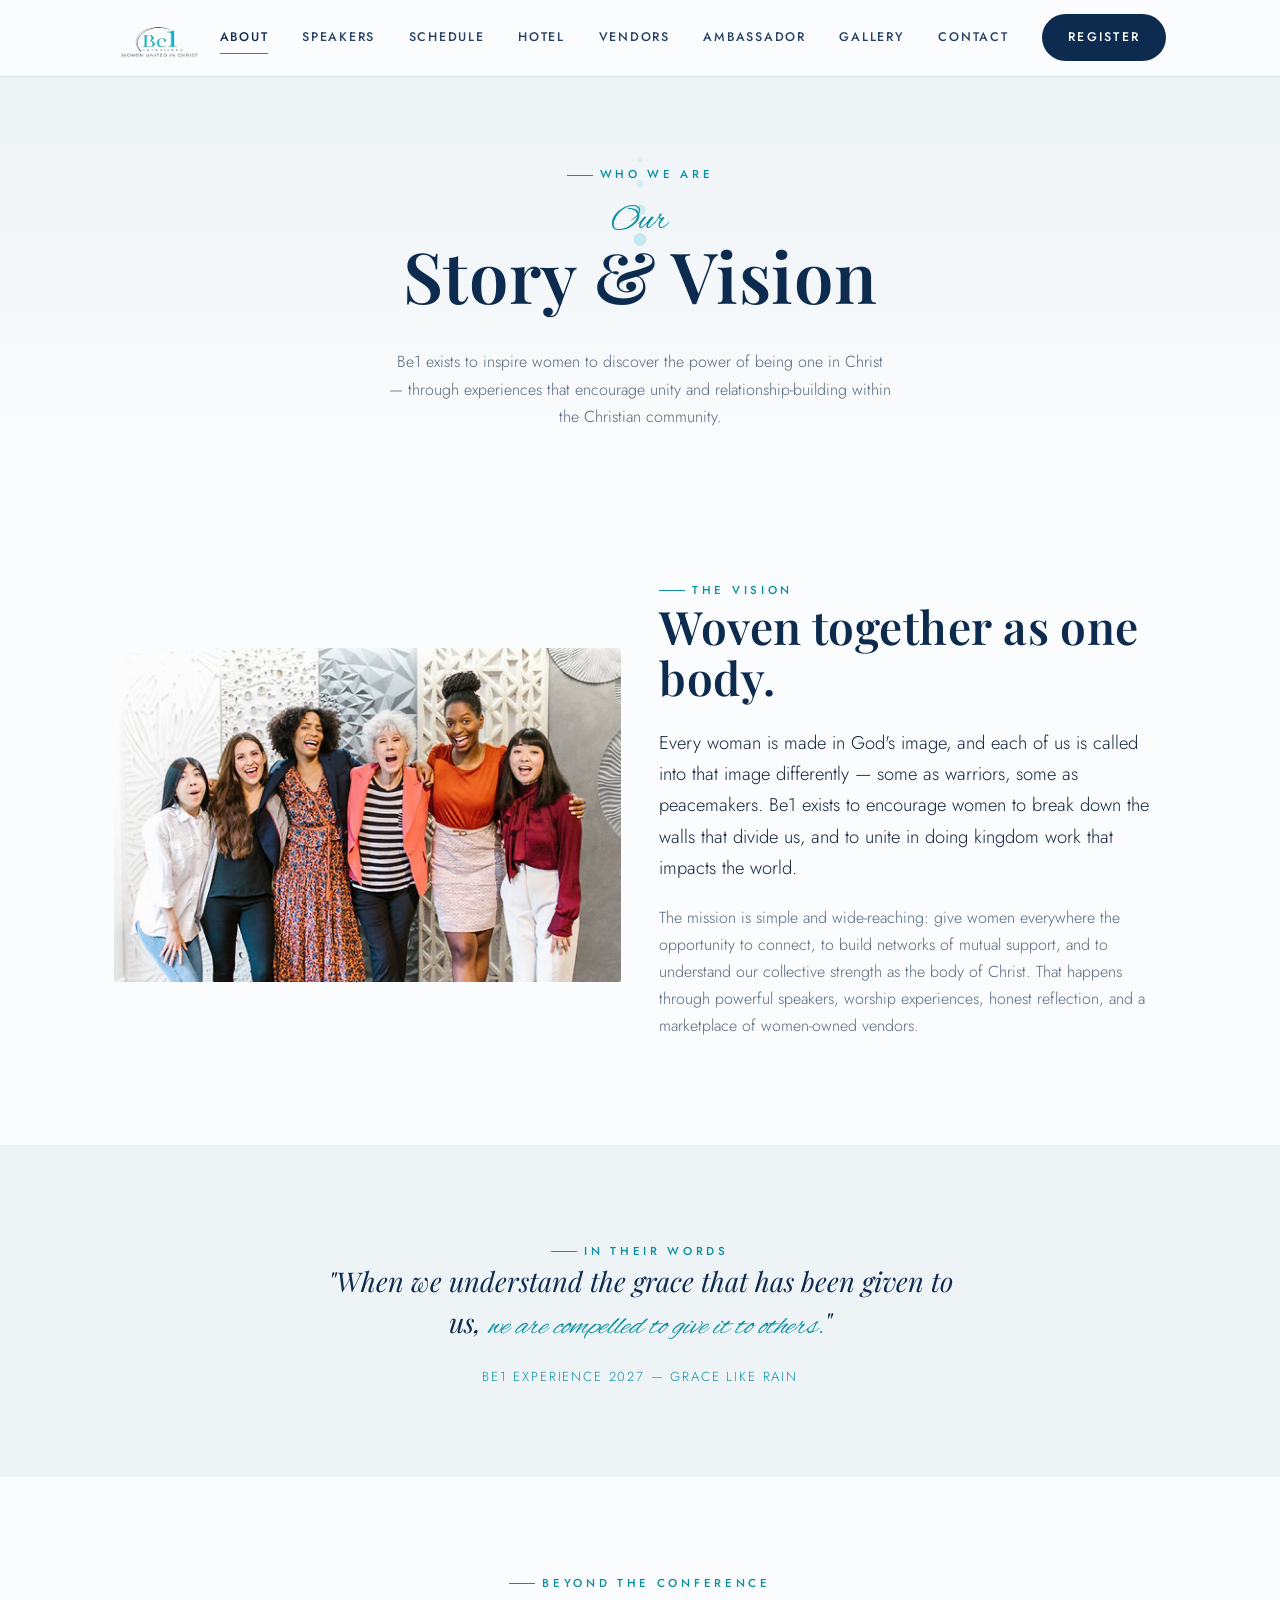
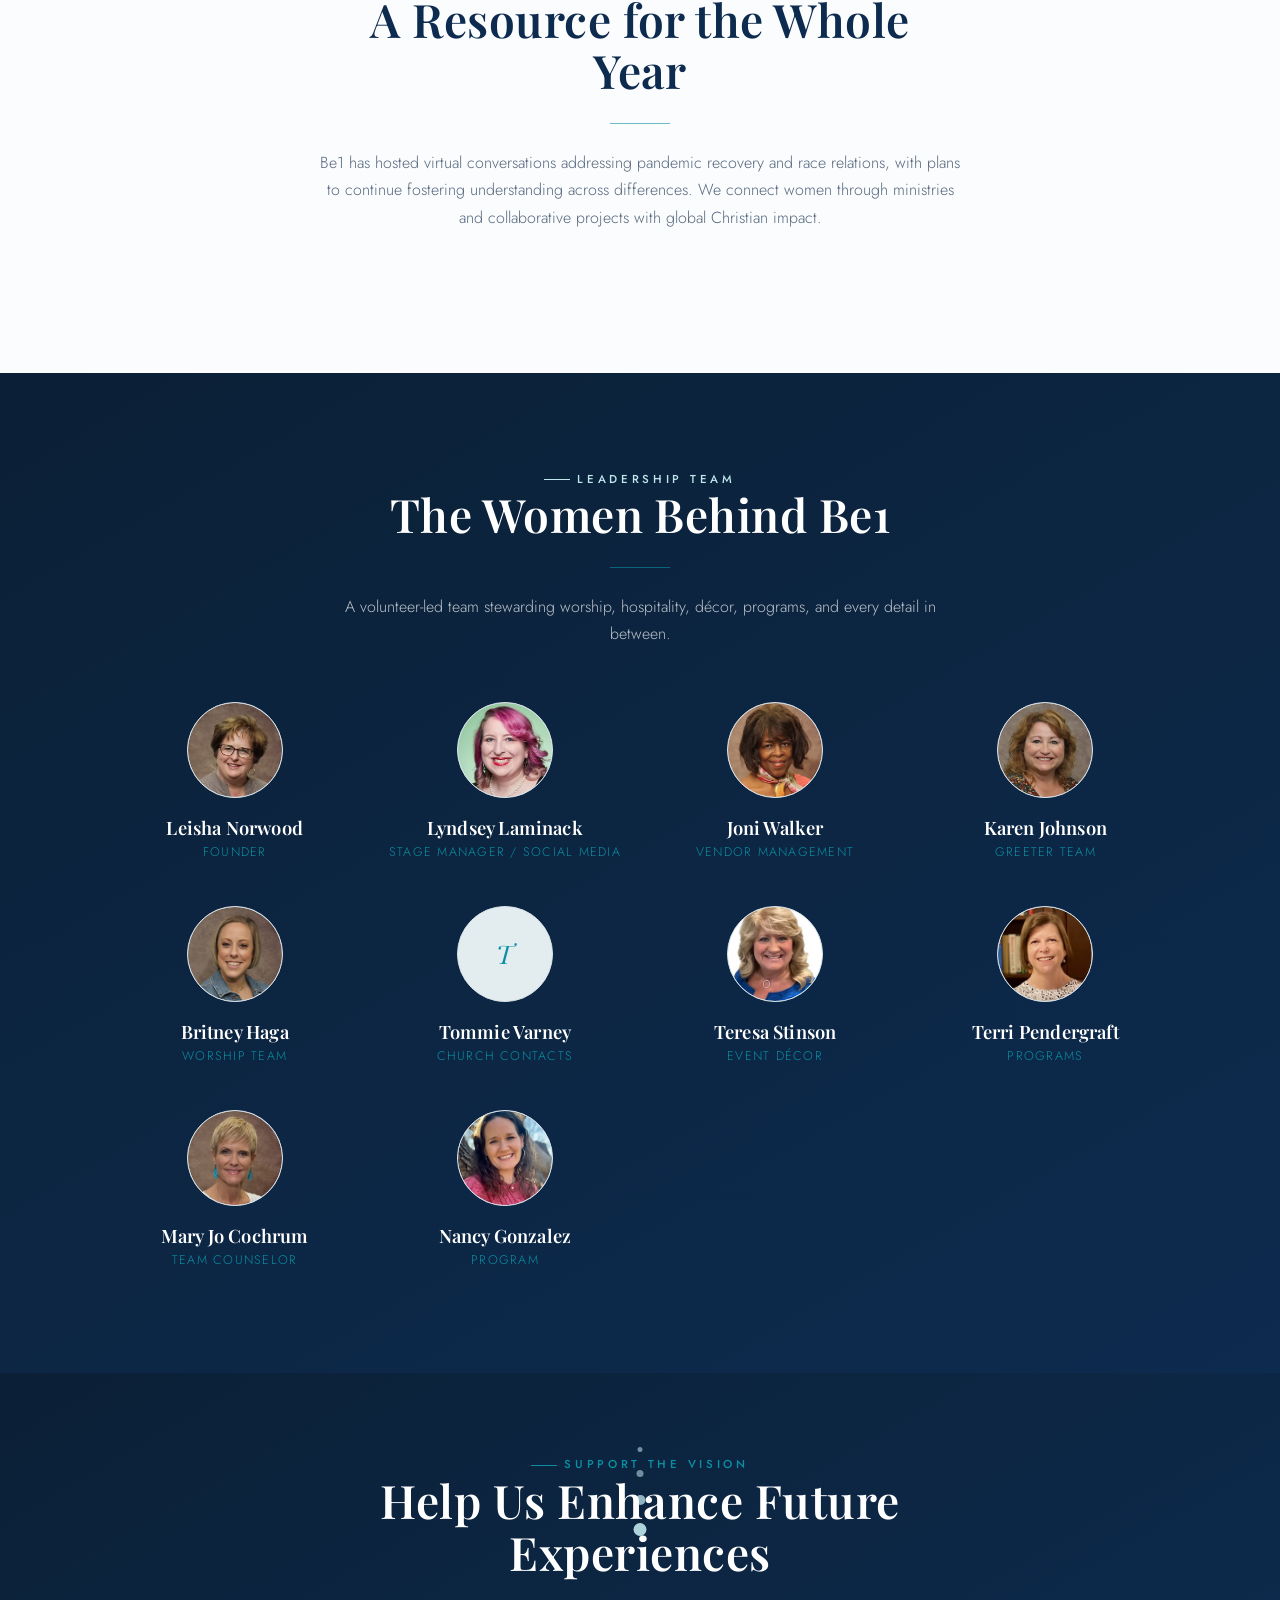
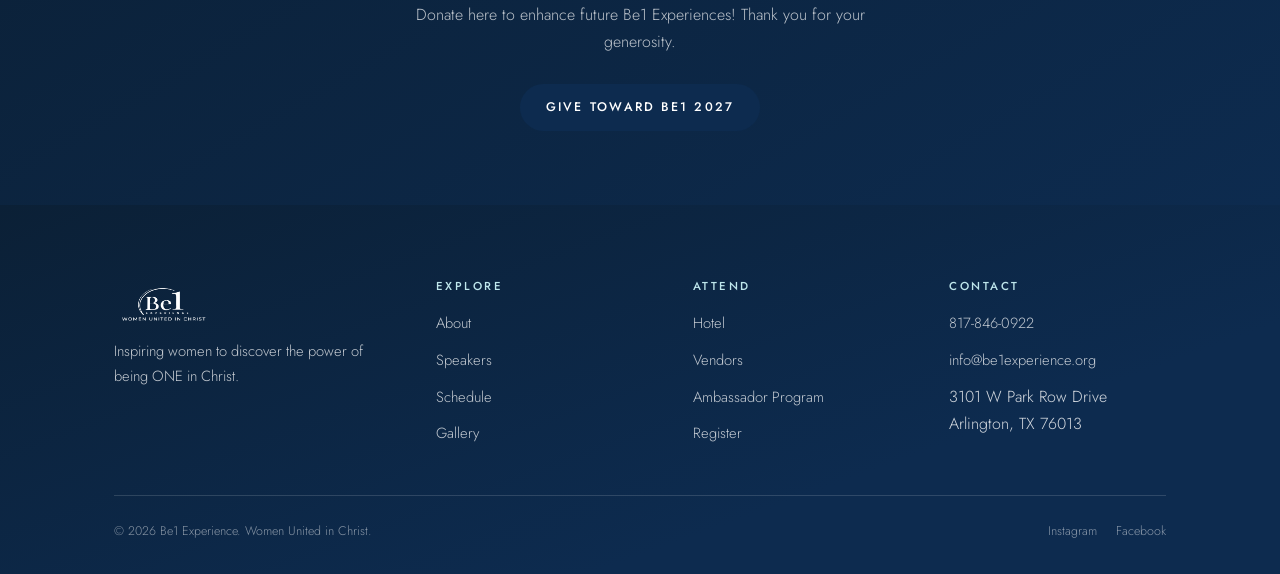
==== commit d1fd7644: "Add real event and hotel photos throughout the site Replace generic placeholder images with authenti" ====
--- a/about.html
+++ b/about.html
@@ -45,7 +45,7 @@
     <div class="container">
       <div class="grid-2" style="align-items:center;">
         <div class="reveal">
-          <img src="assets/images/gathering-05.jpg" alt="Leadership sharing during a panel conversation at Be1 Experience" style="border-radius:2px;">
+          <img src="assets/images/gallery/group-photo.jpg" alt="Be1 leadership team laughing together" style="border-radius:2px;">
         </div>
         <div class="reveal">
           <span class="eyebrow">The Vision</span>
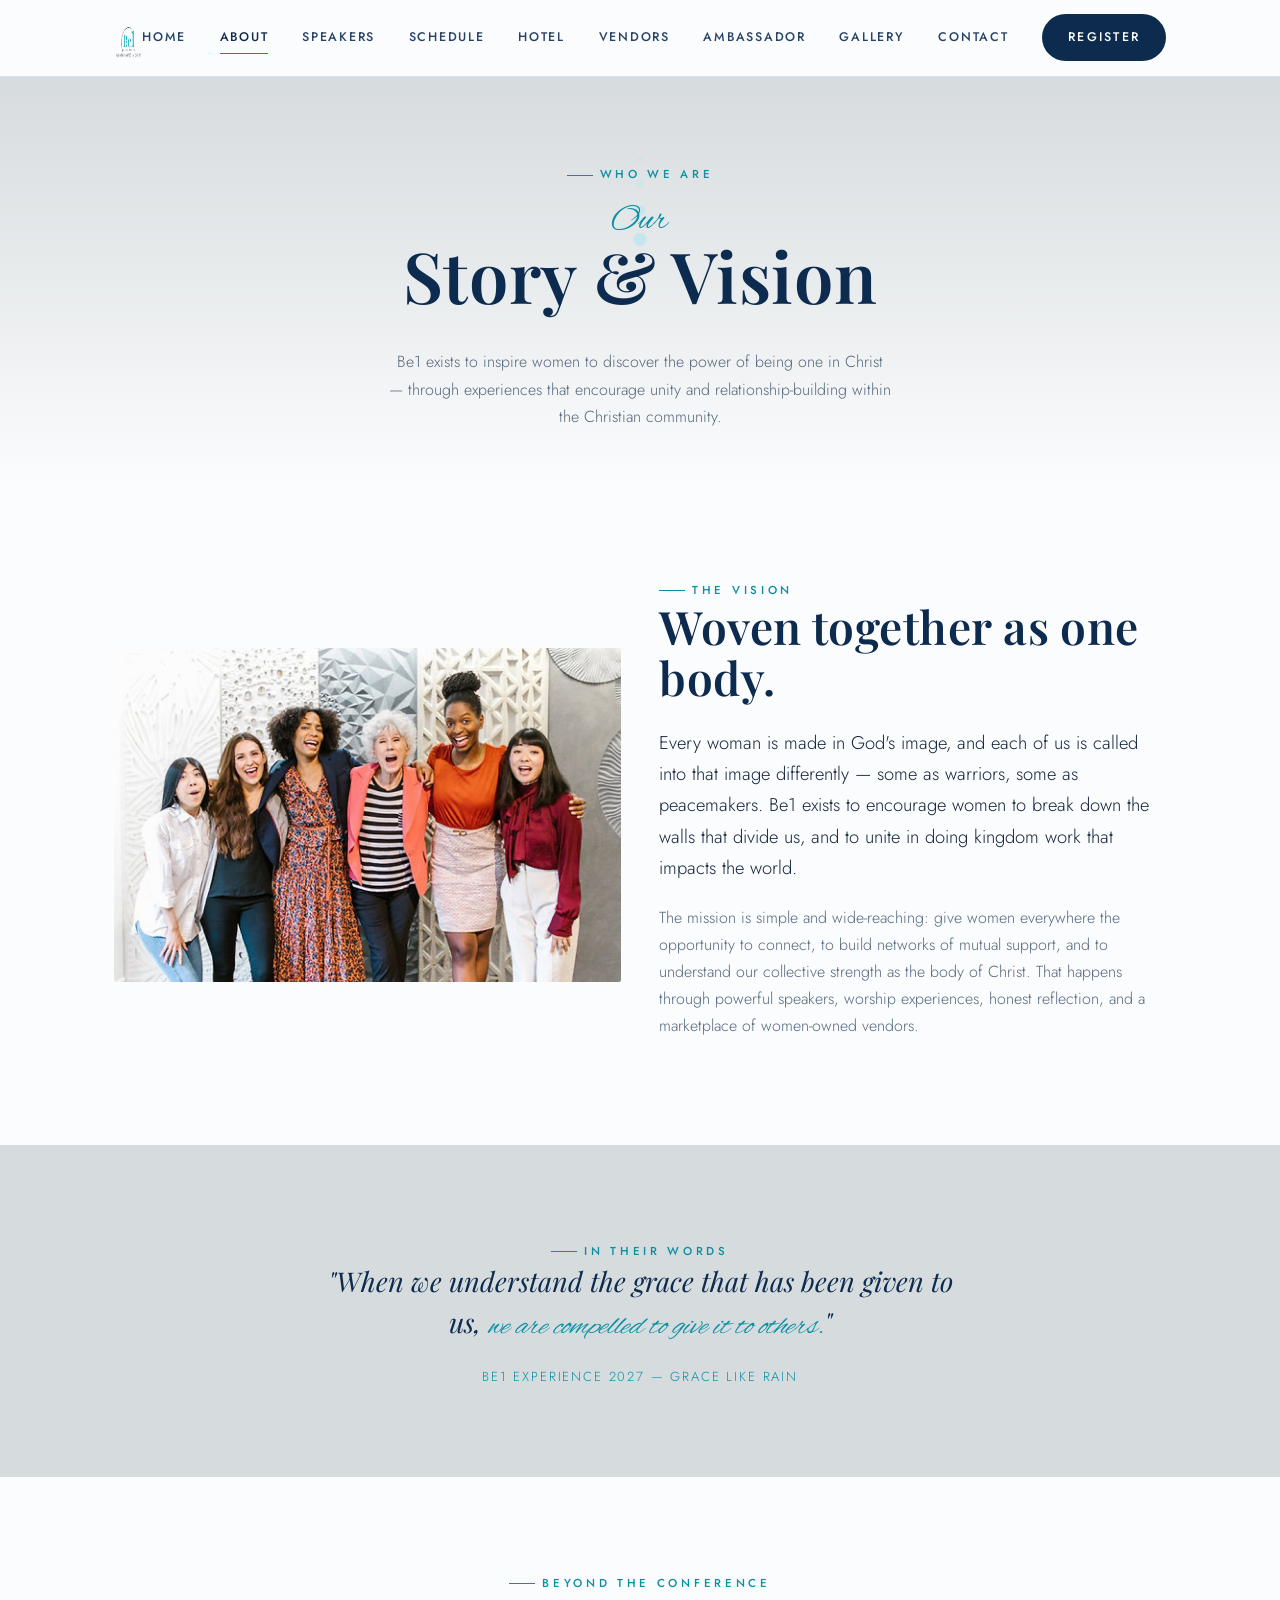
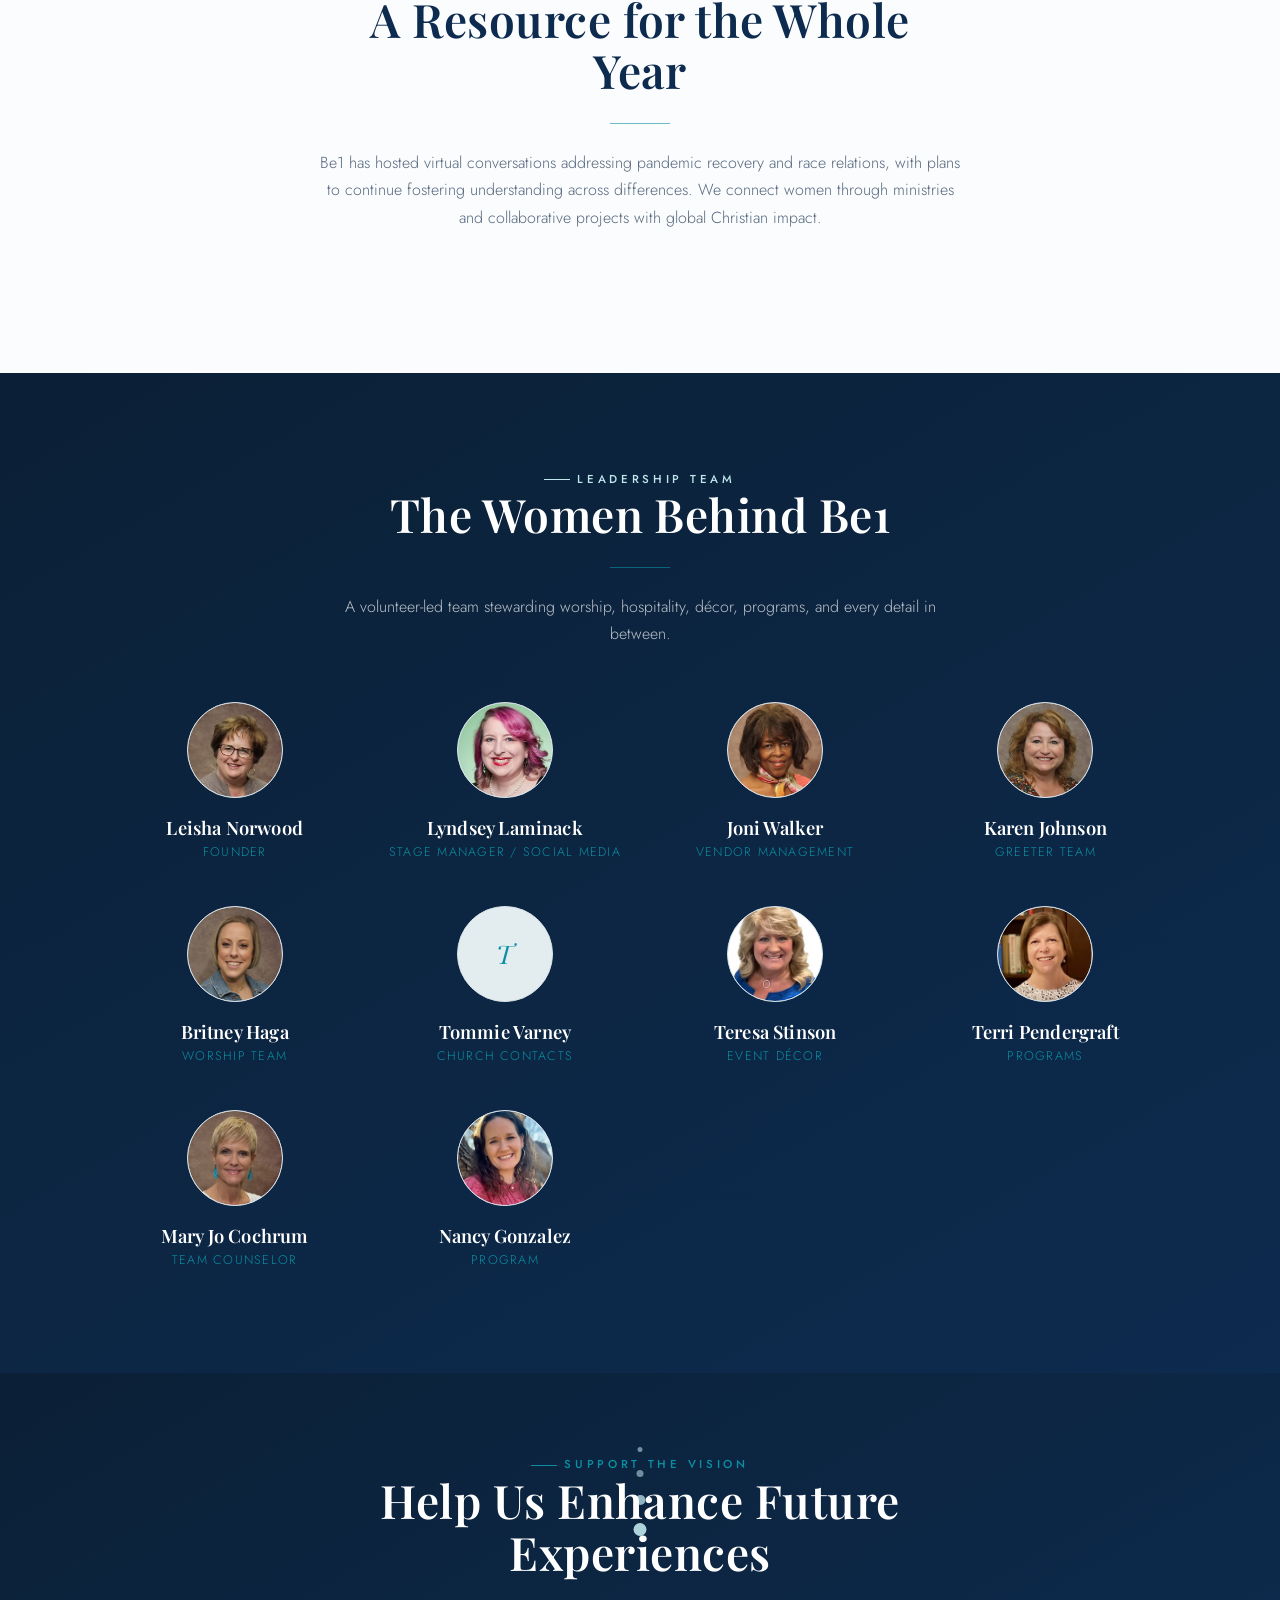
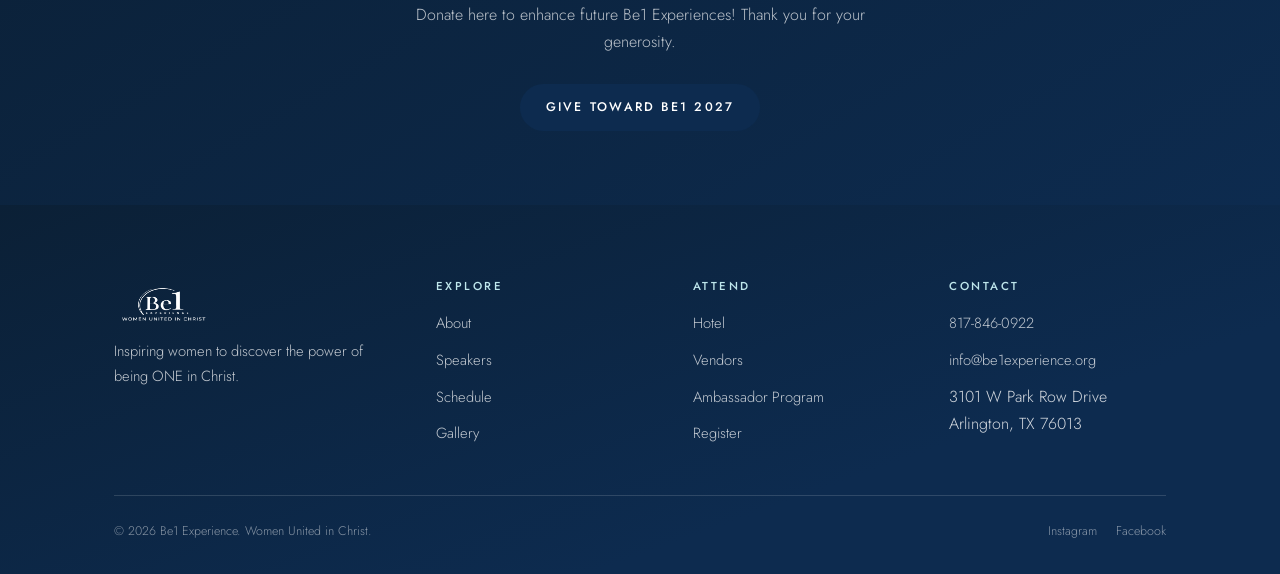
==== commit c1e9f6c0: "Add Home link to main navigation on every page" ====
--- a/about.html
+++ b/about.html
@@ -16,6 +16,7 @@
       <img src="assets/images/logo.png" alt="Be1 Experience — Women United in Christ">
     </a>
     <nav class="nav">
+      <a href="index.html">Home</a>
       <a href="about.html">About</a>
       <a href="speakers.html">Speakers</a>
       <a href="schedule.html">Schedule</a>
--- a/css/style.css
+++ b/css/style.css
@@ -16,7 +16,7 @@
   --teal:        #0DACC2;
   --teal-deep:   #0A8FA3;
   --teal-mist:   #BFE7EC;
-  --mist:        #EEF3F6;
+  --mist:        #D6DBDD;
   --mist-alt:    #E3ECEF;
   --paper:       #FBFCFD;
   --ink:         #14243B;
@@ -289,7 +289,7 @@
 .hero {
   position: relative;
   background:
-    linear-gradient(180deg, rgba(247, 250, 251, 0.86) 0%, rgba(255, 255, 255, 0.92) 78%),
+    linear-gradient(180deg, rgba(247, 250, 251, 0.69) 0%, rgba(255, 255, 255, 0.74) 78%),
     url('../assets/images/hero-bg.jpg');
   background-size: cover;
   background-position: center;
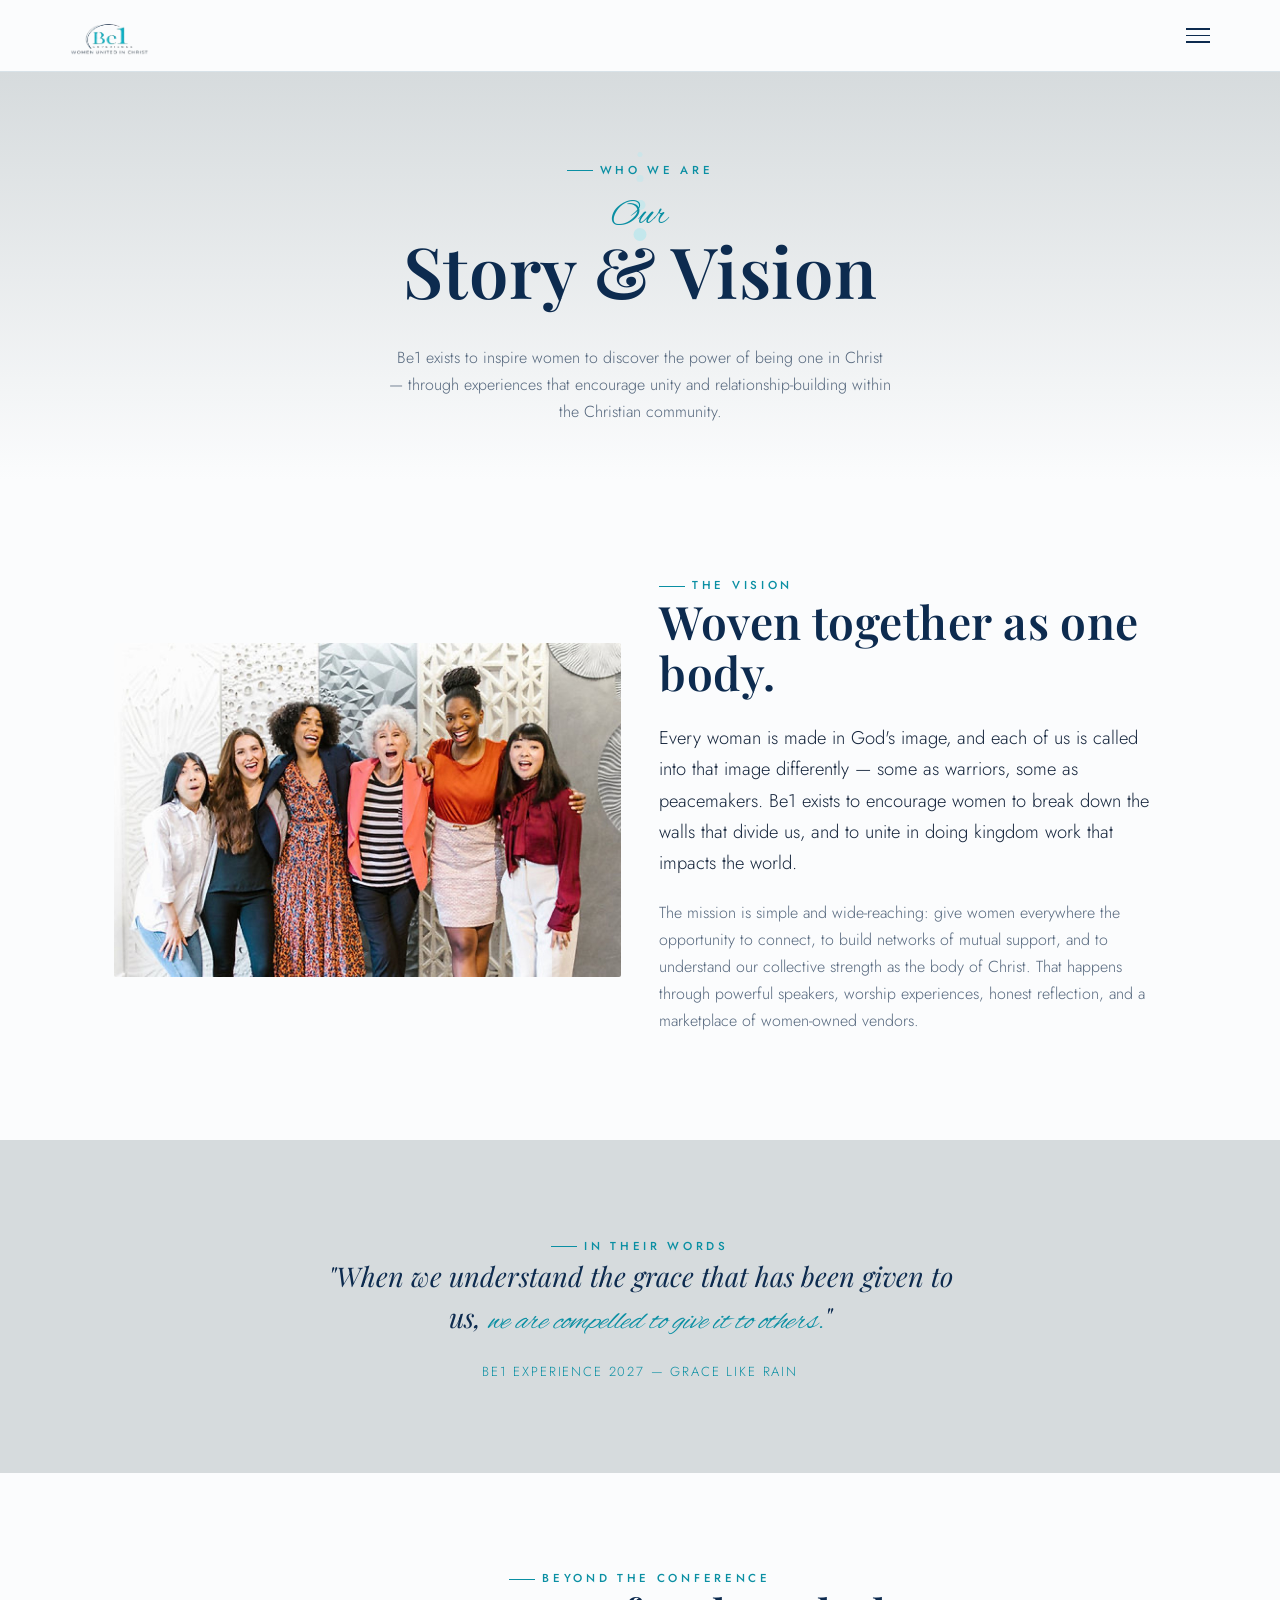
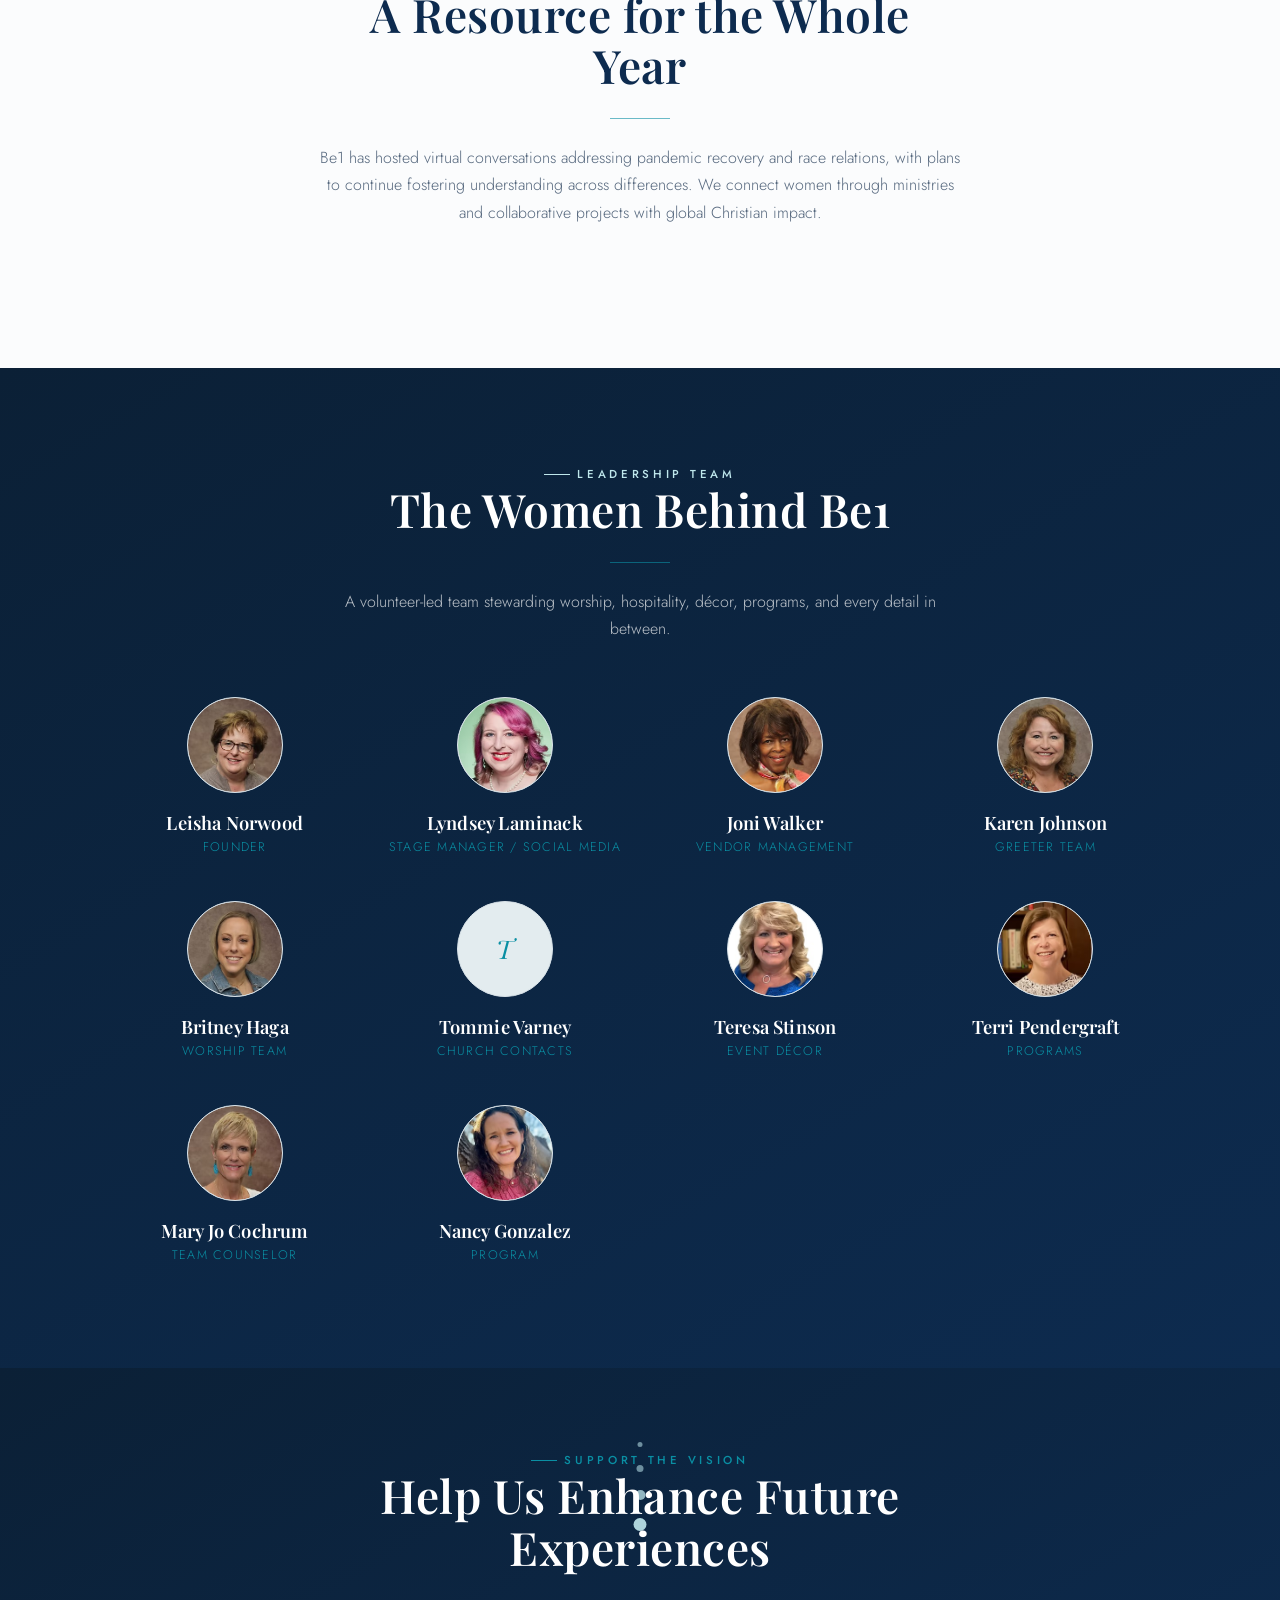
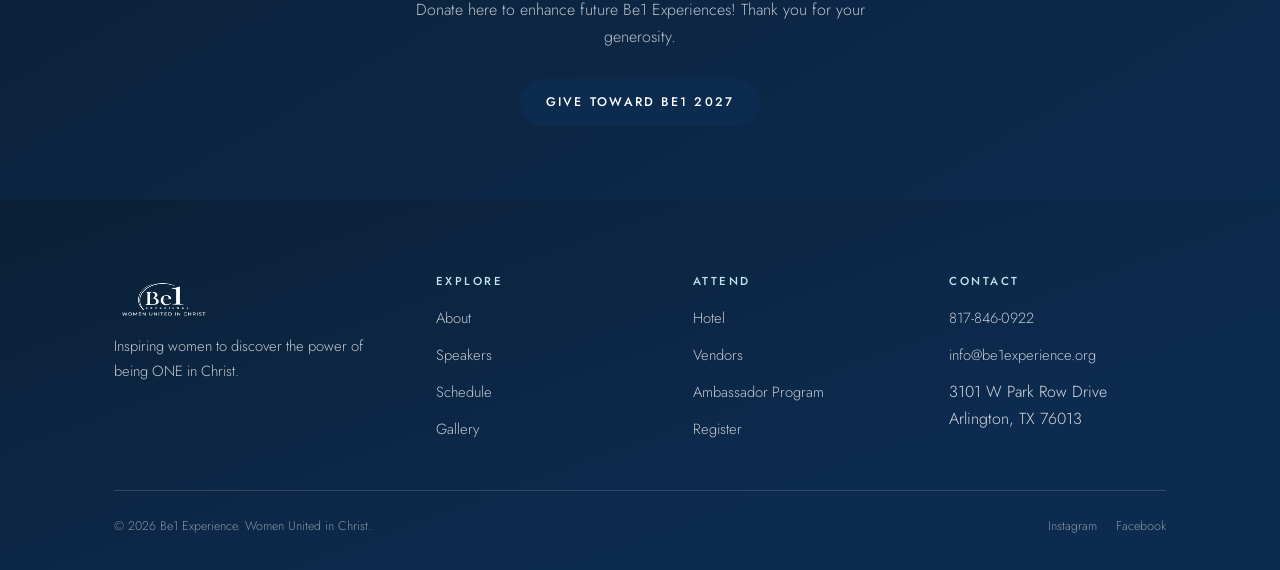
==== commit 359aadf0: "Prevent header logo from being clipped by the notch in fullscreen Safari Opt every page into safe-ar" ====
--- a/about.html
+++ b/about.html
@@ -2,7 +2,7 @@
 <html lang="en">
 <head>
 <meta charset="UTF-8">
-<meta name="viewport" content="width=device-width, initial-scale=1">
+<meta name="viewport" content="width=device-width, initial-scale=1, viewport-fit=cover">
 <title>About — Be1 Experience</title>
 <meta name="description" content="Be1 exists to inspire women to discover the power of being one in Christ. Meet the leadership team behind Be1 Experience 2027.">
 <link rel="icon" href="assets/images/logo.png">
--- a/css/style.css
+++ b/css/style.css
@@ -156,23 +156,26 @@
   border-bottom: 1px solid var(--line);
 }
 .site-header .container {
+  max-width: 1440px;
   display: flex;
   align-items: center;
   justify-content: space-between;
-  padding-top: 0.9rem;
+  padding-top: max(0.9rem, env(safe-area-inset-top));
   padding-bottom: 0.9rem;
+  flex-wrap: nowrap;
 }
 .brand {
   display: flex;
   align-items: center;
   gap: 0.6rem;
+  flex-shrink: 0;
 }
 .brand img { height: 42px; width: auto; }
 
 .nav {
   display: flex;
   align-items: center;
-  gap: 2.1rem;
+  gap: 1.5rem;
 }
 .nav a:not(.btn) {
   font-size: 0.78rem;
@@ -552,11 +555,14 @@
   .gallery-grid { grid-template-columns: repeat(2, 1fr); grid-auto-rows: 220px; }
 }
 
-@media (max-width: 820px) {
+@media (max-width: 1300px) {
   .nav { position: fixed; z-index: 200; inset: 68px 0 0 0; background: var(--paper); flex-direction: column; justify-content: flex-start; align-items: flex-start; padding: 2.2rem var(--edge); gap: 1.6rem; transform: translateX(100%); transition: transform 0.35s ease; }
   .nav.open { transform: translateX(0); }
   .nav a:not(.btn) { font-size: 1rem; }
   .nav-toggle { display: flex; }
+}
+
+@media (max-width: 820px) {
   .grid-2, .grid-3, .grid-4 { grid-template-columns: 1fr; }
   .field-row { grid-template-columns: 1fr; }
   .footer-grid { grid-template-columns: 1fr; gap: 2.4rem; }
